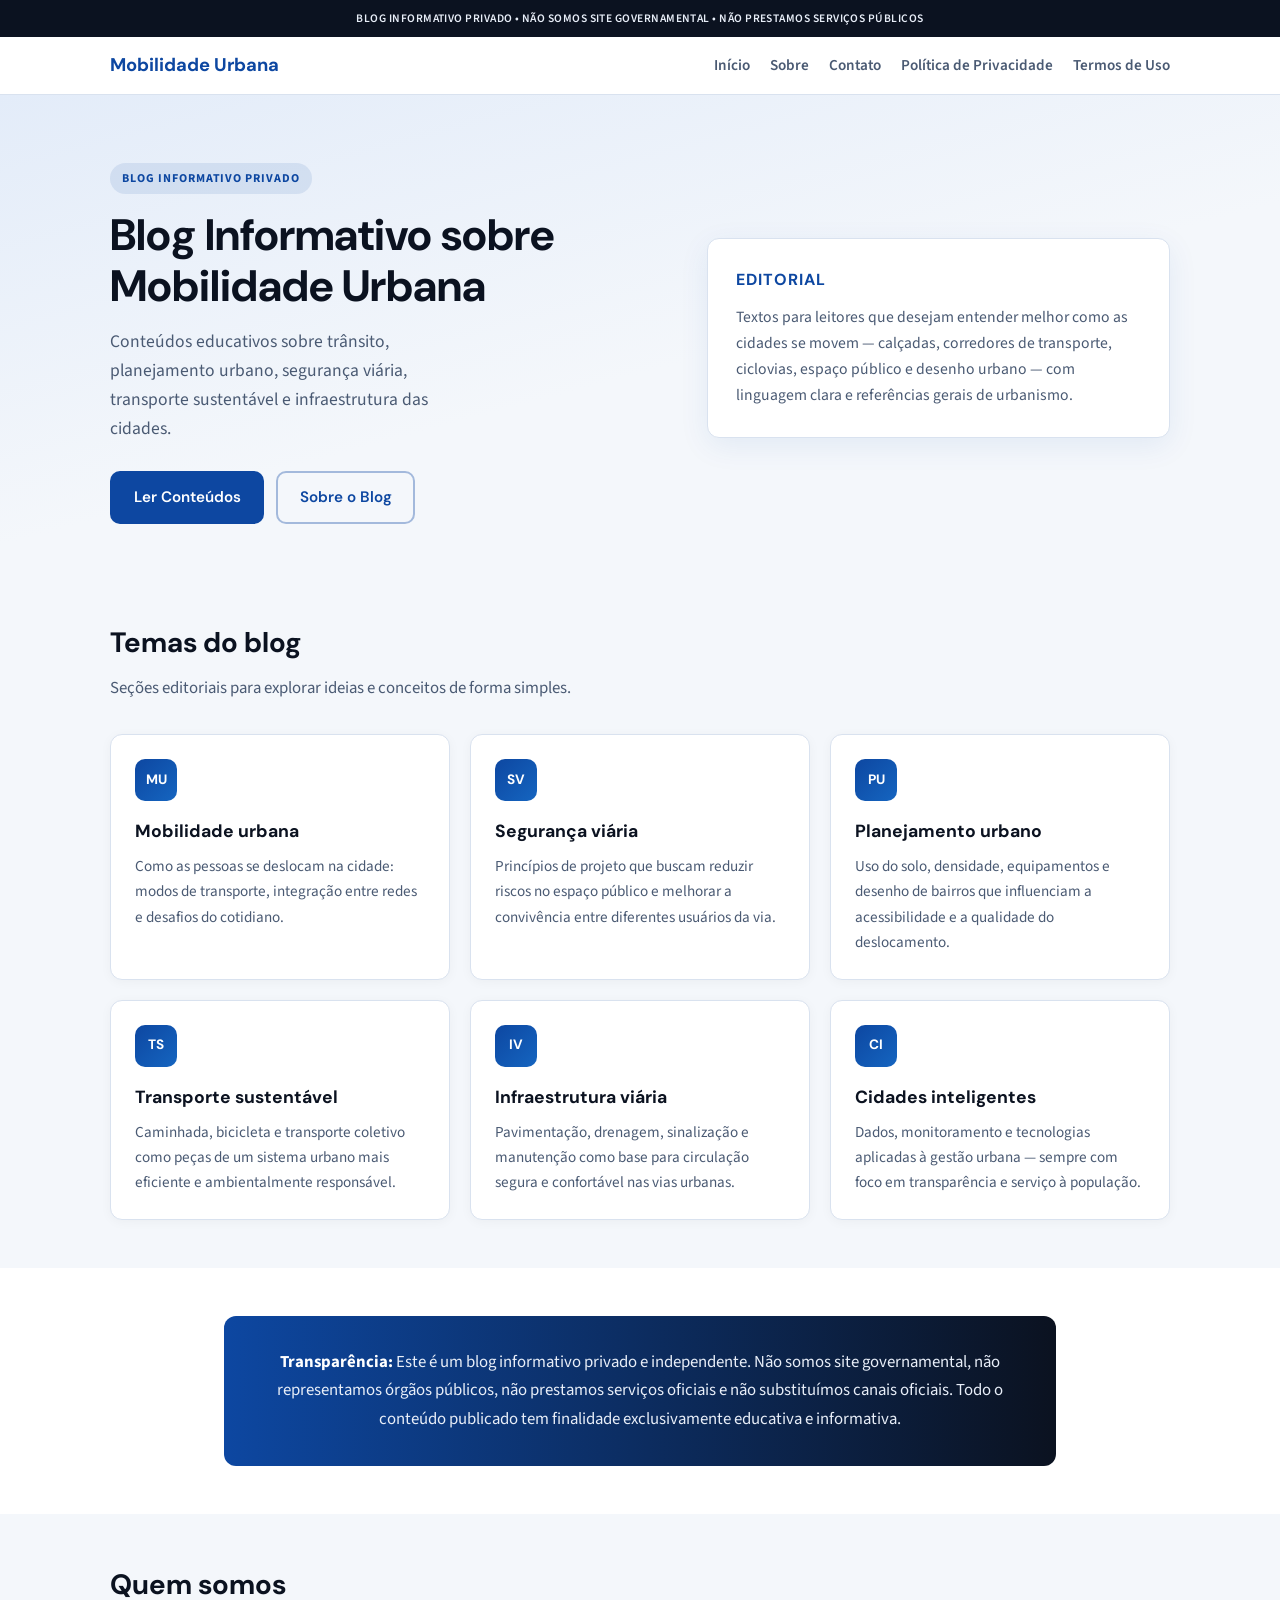
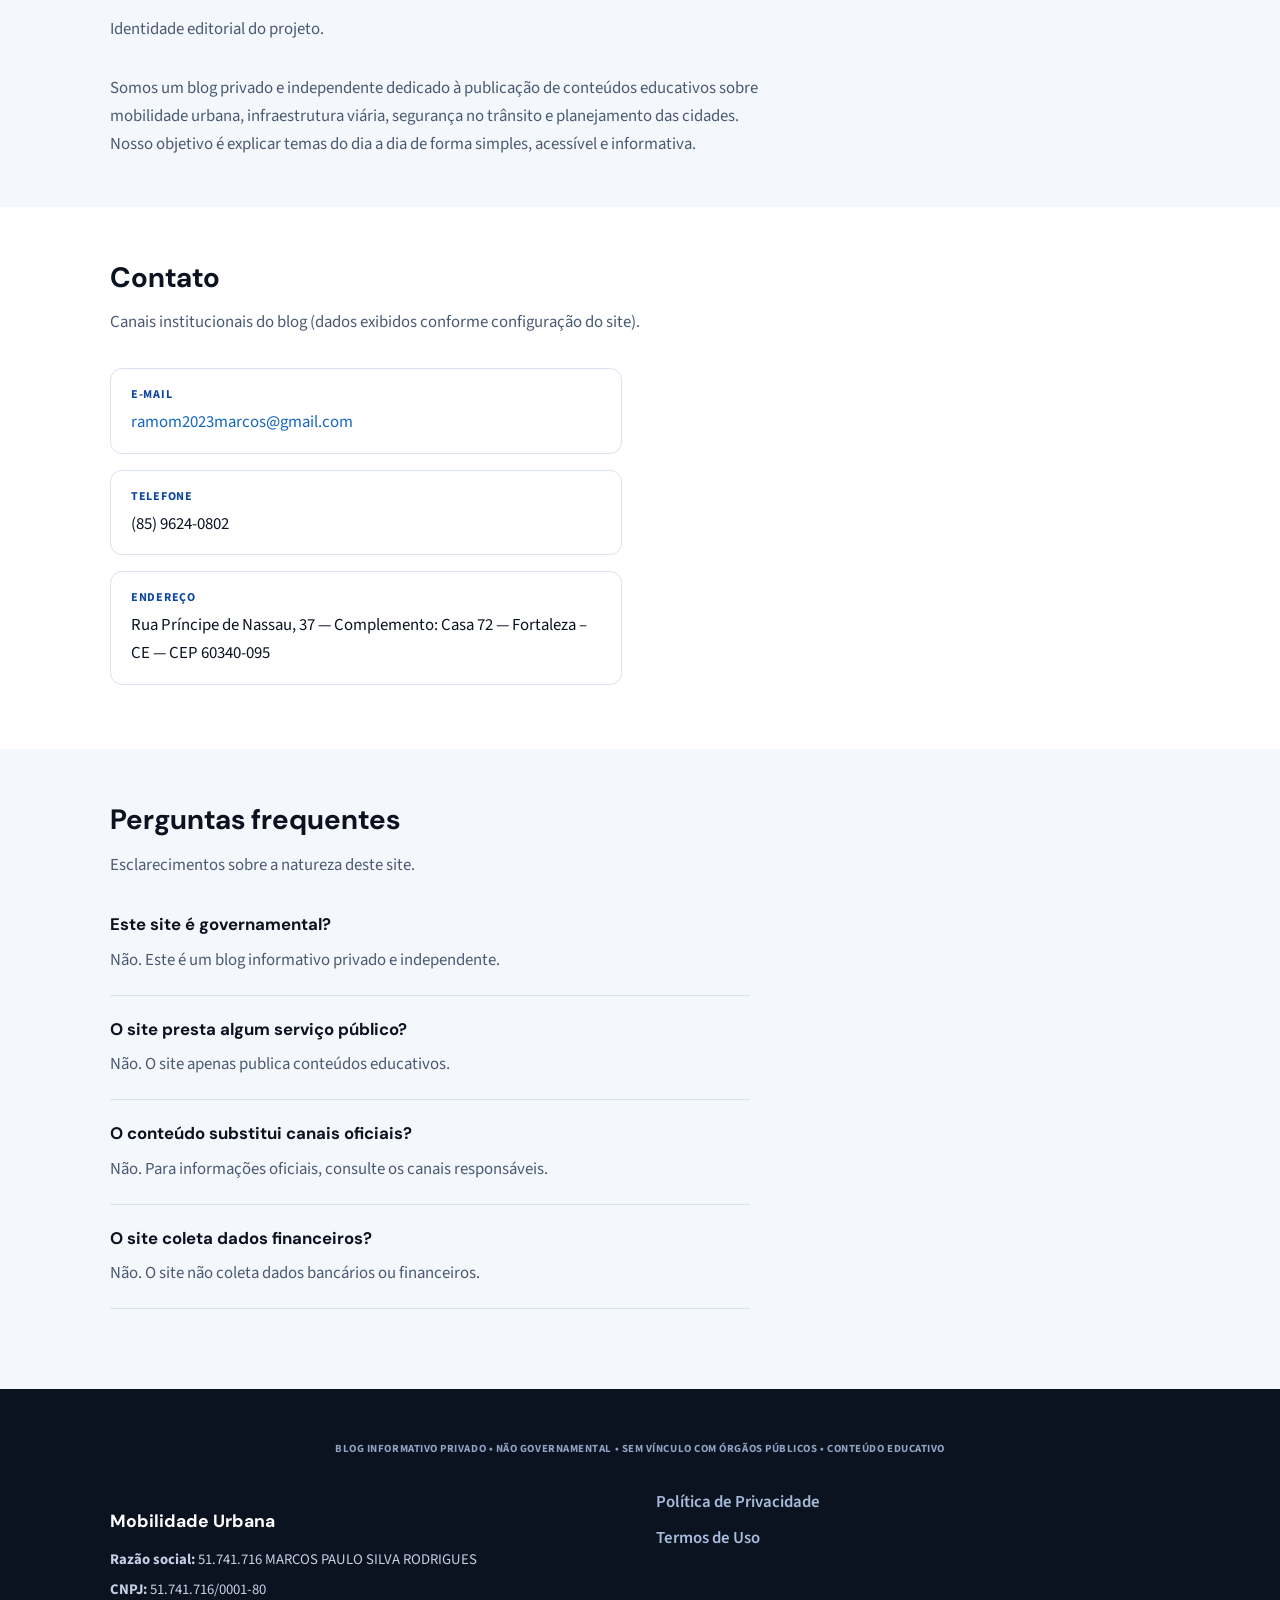
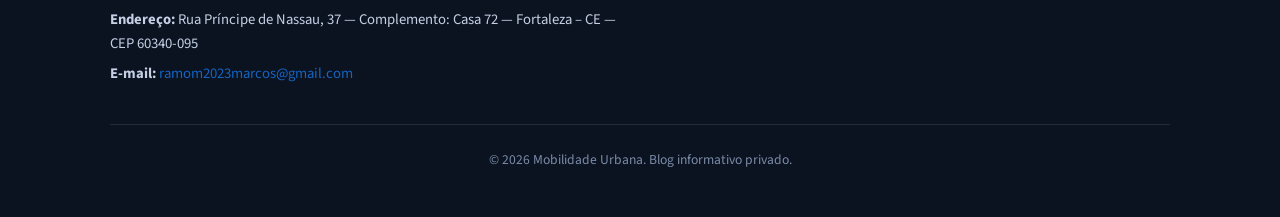
==== index.html @ 3d419e5f "Add files via upload" ====
<!DOCTYPE html>
<html lang="pt-BR">
  <head>
    <meta charset="UTF-8" />
    <meta name="viewport" content="width=device-width, initial-scale=1" />
    <meta
      name="description"
      content="Blog informativo privado sobre mobilidade urbana, planejamento das cidades, segurança viária e infraestrutura. Conteúdo educativo, sem vínculo governamental."
    />
    <title>Blog Informativo — Mobilidade Urbana</title>
    <link rel="preconnect" href="https://fonts.googleapis.com" />
    <link rel="preconnect" href="https://fonts.gstatic.com" crossorigin />
    <link
      href="https://fonts.googleapis.com/css2?family=DM+Sans:ital,opsz,wght@0,9..40,500;0,9..40,700;1,9..40,500&family=Source+Sans+3:ital,wght@0,400;0,600;1,400&display=swap"
      rel="stylesheet"
    />
    <link rel="stylesheet" href="css/styles.css" />
  </head>
  <body>
    <a class="skip-link" href="#conteudo-principal">Ir para o conteúdo</a>

    <div class="top-bar" role="note">
      BLOG INFORMATIVO PRIVADO • NÃO SOMOS SITE GOVERNAMENTAL • NÃO PRESTAMOS SERVIÇOS PÚBLICOS
    </div>

    <header class="site-header">
      <div class="header-inner">
        <a class="logo" href="index.html" aria-label="Página inicial"
          ><span data-site-brand></span></a
        >
        <button
          class="nav-toggle"
          type="button"
          data-nav-toggle
          aria-expanded="false"
          aria-controls="menu-principal"
        >
          Menu
        </button>
        <nav class="nav-main" id="menu-principal" data-nav-panel aria-label="Principal">
          <ul>
            <li><a href="#inicio">Início</a></li>
            <li><a href="#sobre">Sobre</a></li>
            <li><a href="#contato">Contato</a></li>
            <li><a href="privacidade.html">Política de Privacidade</a></li>
            <li><a href="termos.html">Termos de Uso</a></li>
          </ul>
        </nav>
      </div>
    </header>

    <main id="conteudo-principal">
      <section id="inicio" class="hero" aria-labelledby="hero-titulo">
        <div class="wrap hero-grid">
          <div>
            <p class="hero-badge">Blog informativo privado</p>
            <h1 id="hero-titulo">Blog Informativo sobre Mobilidade Urbana</h1>
            <p class="lead">
              Conteúdos educativos sobre trânsito, planejamento urbano, segurança viária, transporte
              sustentável e infraestrutura das cidades.
            </p>
            <div class="hero-actions">
              <a class="btn btn-primary" href="#temas">Ler Conteúdos</a>
              <a class="btn btn-ghost" href="#sobre">Sobre o Blog</a>
            </div>
          </div>
          <aside class="hero-panel" aria-label="Resumo editorial">
            <h2>Editorial</h2>
            <p>
              Textos para leitores que desejam entender melhor como as cidades se movem — calçadas,
              corredores de transporte, ciclovias, espaço público e desenho urbano — com linguagem
              clara e referências gerais de urbanismo.
            </p>
          </aside>
        </div>
      </section>

      <section id="temas" class="section" aria-labelledby="temas-titulo">
        <div class="wrap">
          <header class="section-head">
            <h2 id="temas-titulo">Temas do blog</h2>
            <p>Seções editoriais para explorar ideias e conceitos de forma simples.</p>
          </header>
          <div class="cards">
            <article class="card">
              <div class="card-icon" aria-hidden="true">MU</div>
              <h3>Mobilidade urbana</h3>
              <p>
                Como as pessoas se deslocam na cidade: modos de transporte, integração entre redes e
                desafios do cotidiano.
              </p>
            </article>
            <article class="card">
              <div class="card-icon" aria-hidden="true">SV</div>
              <h3>Segurança viária</h3>
              <p>
                Princípios de projeto que buscam reduzir riscos no espaço público e melhorar a
                convivência entre diferentes usuários da via.
              </p>
            </article>
            <article class="card">
              <div class="card-icon" aria-hidden="true">PU</div>
              <h3>Planejamento urbano</h3>
              <p>
                Uso do solo, densidade, equipamentos e desenho de bairros que influenciam a
                acessibilidade e a qualidade do deslocamento.
              </p>
            </article>
            <article class="card">
              <div class="card-icon" aria-hidden="true">TS</div>
              <h3>Transporte sustentável</h3>
              <p>
                Caminhada, bicicleta e transporte coletivo como peças de um sistema urbano mais
                eficiente e ambientalmente responsável.
              </p>
            </article>
            <article class="card">
              <div class="card-icon" aria-hidden="true">IV</div>
              <h3>Infraestrutura viária</h3>
              <p>
                Pavimentação, drenagem, sinalização e manutenção como base para circulação segura e
                confortável nas vias urbanas.
              </p>
            </article>
            <article class="card">
              <div class="card-icon" aria-hidden="true">CI</div>
              <h3>Cidades inteligentes</h3>
              <p>
                Dados, monitoramento e tecnologias aplicadas à gestão urbana — sempre com foco em
                transparência e serviço à população.
              </p>
            </article>
          </div>
        </div>
      </section>

      <section class="section section-alt" aria-label="Aviso de transparência">
        <div class="wrap">
          <p class="notice">
            <strong>Transparência:</strong> Este é um blog informativo privado e independente. Não
            somos site governamental, não representamos órgãos públicos, não prestamos serviços
            oficiais e não substituímos canais oficiais. Todo o conteúdo publicado tem finalidade
            exclusivamente educativa e informativa.
          </p>
        </div>
      </section>

      <section id="sobre" class="section" aria-labelledby="sobre-titulo">
        <div class="wrap">
          <header class="section-head">
            <h2 id="sobre-titulo">Quem somos</h2>
            <p>Identidade editorial do projeto.</p>
          </header>
          <div class="about-block">
            <p>
              Somos um blog privado e independente dedicado à publicação de conteúdos educativos
              sobre mobilidade urbana, infraestrutura viária, segurança no trânsito e planejamento
              das cidades. Nosso objetivo é explicar temas do dia a dia de forma simples, acessível e
              informativa.
            </p>
          </div>
        </div>
      </section>

      <section id="contato" class="section section-alt" aria-labelledby="contato-titulo">
        <div class="wrap">
          <header class="section-head">
            <h2 id="contato-titulo">Contato</h2>
            <p>Canais institucionais do blog (dados exibidos conforme configuração do site).</p>
          </header>
          <dl class="contact-grid">
            <div class="contact-item">
              <dt>E-mail</dt>
              <dd><a data-site="email"></a></dd>
            </div>
            <div class="contact-item">
              <dt>Telefone</dt>
              <dd data-site="telefone"></dd>
            </div>
            <div class="contact-item">
              <dt>Endereço</dt>
              <dd data-site="endereco"></dd>
            </div>
          </dl>
        </div>
      </section>

      <section class="section" aria-labelledby="faq-titulo">
        <div class="wrap">
          <header class="section-head">
            <h2 id="faq-titulo">Perguntas frequentes</h2>
            <p>Esclarecimentos sobre a natureza deste site.</p>
          </header>
          <ul class="faq-list">
            <li class="faq-item">
              <h3>Este site é governamental?</h3>
              <p>Não. Este é um blog informativo privado e independente.</p>
            </li>
            <li class="faq-item">
              <h3>O site presta algum serviço público?</h3>
              <p>Não. O site apenas publica conteúdos educativos.</p>
            </li>
            <li class="faq-item">
              <h3>O conteúdo substitui canais oficiais?</h3>
              <p>Não. Para informações oficiais, consulte os canais responsáveis.</p>
            </li>
            <li class="faq-item">
              <h3>O site coleta dados financeiros?</h3>
              <p>Não. O site não coleta dados bancários ou financeiros.</p>
            </li>
          </ul>
        </div>
      </section>
    </main>

    <footer class="site-footer">
      <div class="wrap">
        <p class="footer-disclaimer">
          BLOG INFORMATIVO PRIVADO • NÃO GOVERNAMENTAL • SEM VÍNCULO COM ÓRGÃOS PÚBLICOS • CONTEÚDO
          EDUCATIVO
        </p>
        <div class="footer-grid">
          <div>
            <p class="footer-brand" data-site-brand></p>
            <div class="footer-meta">
              <p><strong>Razão social:</strong> <span data-site="razaoSocial"></span></p>
              <p><strong>CNPJ:</strong> <span data-site="cnpj"></span></p>
              <p><strong>Endereço:</strong> <span data-site="endereco"></span></p>
              <p>
                <strong>E-mail:</strong>
                <a data-site="email"></a>
              </p>
            </div>
          </div>
          <div class="footer-links">
            <a href="privacidade.html">Política de Privacidade</a>
            <a href="termos.html">Termos de Uso</a>
          </div>
        </div>
        <p class="footer-copy">© <span id="ano-atual"></span> <span data-site-brand></span>. Blog informativo privado.</p>
      </div>
    </footer>

    <script src="js/site-config.js"></script>
    <script src="js/nav.js"></script>
    <script>
      document.getElementById("ano-atual").textContent = new Date().getFullYear();
    </script>
  </body>
</html>
---- css/styles.css ----
:root {
  --color-bg: #f4f7fb;
  --color-surface: #ffffff;
  --color-ink: #0b1220;
  --color-muted: #4a5a73;
  --color-accent: #0d47a1;
  --color-accent-soft: #1565c0;
  --color-border: #d9e2ef;
  --font-display: "DM Sans", system-ui, sans-serif;
  --font-body: "Source Sans 3", system-ui, sans-serif;
  --radius: 12px;
  --shadow: 0 8px 30px rgba(13, 71, 161, 0.08);
  --max: 1100px;
}

*,
*::before,
*::after {
  box-sizing: border-box;
}

html {
  scroll-behavior: smooth;
}

body {
  margin: 0;
  font-family: var(--font-body);
  font-size: 1.05rem;
  line-height: 1.65;
  color: var(--color-ink);
  background: var(--color-bg);
}

@media (prefers-reduced-motion: reduce) {
  html {
    scroll-behavior: auto;
  }
}

a {
  color: var(--color-accent-soft);
  text-decoration: none;
}

a:hover {
  text-decoration: underline;
}

img {
  max-width: 100%;
  height: auto;
}

.skip-link {
  position: absolute;
  left: -9999px;
  z-index: 999;
  padding: 0.75rem 1rem;
  background: var(--color-accent);
  color: #fff;
}

.skip-link:focus {
  left: 0.5rem;
  top: 0.5rem;
}

.top-bar {
  background: var(--color-ink);
  color: #e8eef8;
  font-size: 0.72rem;
  letter-spacing: 0.04em;
  text-transform: uppercase;
  text-align: center;
  padding: 0.55rem 1rem;
  font-weight: 600;
}

.site-header {
  background: var(--color-surface);
  border-bottom: 1px solid var(--color-border);
  position: sticky;
  top: 0;
  z-index: 50;
}

.header-inner {
  max-width: var(--max);
  margin: 0 auto;
  padding: 0.85rem 1.25rem;
  display: flex;
  flex-wrap: wrap;
  align-items: center;
  justify-content: space-between;
  gap: 1rem;
}

.logo {
  font-family: var(--font-display);
  font-weight: 700;
  font-size: 1.15rem;
  color: var(--color-ink);
}

.logo span {
  color: var(--color-accent);
}

.nav-toggle {
  display: none;
  border: 1px solid var(--color-border);
  background: var(--color-surface);
  padding: 0.5rem 0.75rem;
  border-radius: 8px;
  cursor: pointer;
  font-family: inherit;
  font-size: 0.9rem;
}

.nav-main ul {
  list-style: none;
  margin: 0;
  padding: 0;
  display: flex;
  flex-wrap: wrap;
  gap: 0.35rem 1.25rem;
  align-items: center;
}

.nav-main a {
  color: var(--color-muted);
  font-weight: 600;
  font-size: 0.95rem;
  text-decoration: none;
}

.nav-main a:hover {
  color: var(--color-accent);
}

.wrap {
  max-width: var(--max);
  margin: 0 auto;
  padding: 0 1.25rem;
}

.hero {
  padding: 3.5rem 0 3rem;
  background: linear-gradient(165deg, #e3ecf9 0%, var(--color-bg) 55%);
}

.hero-grid {
  display: grid;
  gap: 2rem;
  align-items: center;
}

@media (min-width: 880px) {
  .hero-grid {
    grid-template-columns: 1.1fr 0.9fr;
  }
}

.hero-badge {
  display: inline-block;
  font-size: 0.75rem;
  font-weight: 700;
  letter-spacing: 0.08em;
  text-transform: uppercase;
  color: var(--color-accent);
  background: rgba(13, 71, 161, 0.1);
  padding: 0.35rem 0.75rem;
  border-radius: 999px;
  margin-bottom: 1rem;
}

.hero h1 {
  font-family: var(--font-display);
  font-size: clamp(2rem, 4vw, 2.75rem);
  line-height: 1.15;
  margin: 0 0 1rem;
  color: var(--color-ink);
}

.hero p.lead {
  margin: 0 0 1.75rem;
  color: var(--color-muted);
  font-size: 1.1rem;
  max-width: 36ch;
}

.hero-actions {
  display: flex;
  flex-wrap: wrap;
  gap: 0.75rem;
}

.btn {
  display: inline-flex;
  align-items: center;
  justify-content: center;
  padding: 0.75rem 1.35rem;
  border-radius: 10px;
  font-family: var(--font-display);
  font-weight: 600;
  font-size: 0.95rem;
  border: 2px solid transparent;
  cursor: pointer;
  text-decoration: none;
  transition: background 0.2s ease, color 0.2s ease, border-color 0.2s ease;
}

.btn-primary {
  background: var(--color-accent);
  color: #fff;
}

.btn-primary:hover {
  background: var(--color-accent-soft);
  color: #fff;
  text-decoration: none;
}

.btn-ghost {
  background: transparent;
  color: var(--color-accent);
  border-color: rgba(13, 71, 161, 0.35);
}

.btn-ghost:hover {
  background: rgba(13, 71, 161, 0.06);
  text-decoration: none;
}

.hero-panel {
  background: var(--color-surface);
  border: 1px solid var(--color-border);
  border-radius: var(--radius);
  box-shadow: var(--shadow);
  padding: 1.75rem;
}

.hero-panel h2 {
  font-family: var(--font-display);
  font-size: 1rem;
  margin: 0 0 0.75rem;
  color: var(--color-accent);
  text-transform: uppercase;
  letter-spacing: 0.06em;
}

.hero-panel p {
  margin: 0;
  color: var(--color-muted);
  font-size: 0.98rem;
}

.section {
  padding: 3rem 0;
}

.section-alt {
  background: var(--color-surface);
}

.section-head {
  max-width: 40rem;
  margin-bottom: 2rem;
}

.section-head h2 {
  font-family: var(--font-display);
  font-size: 1.75rem;
  margin: 0 0 0.5rem;
}

.section-head p {
  margin: 0;
  color: var(--color-muted);
}

.cards {
  display: grid;
  gap: 1.25rem;
  grid-template-columns: repeat(auto-fill, minmax(260px, 1fr));
}

.card {
  background: var(--color-surface);
  border: 1px solid var(--color-border);
  border-radius: var(--radius);
  padding: 1.5rem;
  box-shadow: 0 2px 12px rgba(11, 18, 32, 0.04);
  transition: border-color 0.2s ease, box-shadow 0.2s ease;
}

.card:hover {
  border-color: rgba(13, 71, 161, 0.35);
  box-shadow: var(--shadow);
}

.card-icon {
  width: 42px;
  height: 42px;
  border-radius: 10px;
  background: linear-gradient(135deg, #0d47a1, #1565c0);
  color: #fff;
  display: flex;
  align-items: center;
  justify-content: center;
  font-weight: 700;
  font-family: var(--font-display);
  font-size: 0.85rem;
  margin-bottom: 1rem;
}

.card h3 {
  font-family: var(--font-display);
  font-size: 1.1rem;
  margin: 0 0 0.5rem;
}

.card p {
  margin: 0;
  color: var(--color-muted);
  font-size: 0.95rem;
}

.notice {
  background: linear-gradient(90deg, #0d47a1, #0b1220);
  color: #e8eef8;
  padding: 2rem 1.5rem;
  border-radius: var(--radius);
  text-align: center;
  font-size: 1.05rem;
  line-height: 1.7;
  max-width: 52rem;
  margin: 0 auto;
}

.notice strong {
  color: #fff;
}

.about-block {
  max-width: 42rem;
}

.about-block p {
  color: var(--color-muted);
  margin: 0 0 1rem;
}

.about-block p:last-child {
  margin-bottom: 0;
}

.faq-list {
  max-width: 40rem;
  margin: 0;
  padding: 0;
  list-style: none;
}

.faq-item {
  border-bottom: 1px solid var(--color-border);
  padding: 1.25rem 0;
}

.faq-item:first-child {
  padding-top: 0;
}

.faq-item h3 {
  font-family: var(--font-display);
  font-size: 1.05rem;
  margin: 0 0 0.5rem;
  color: var(--color-ink);
}

.faq-item p {
  margin: 0;
  color: var(--color-muted);
}

.contact-grid {
  display: grid;
  gap: 1rem;
  max-width: 32rem;
}

.contact-item {
  background: var(--color-surface);
  border: 1px solid var(--color-border);
  border-radius: var(--radius);
  padding: 1rem 1.25rem;
}

.contact-item dt {
  font-size: 0.75rem;
  text-transform: uppercase;
  letter-spacing: 0.06em;
  color: var(--color-accent);
  font-weight: 700;
  margin: 0 0 0.25rem;
}

.contact-item dd {
  margin: 0;
  color: var(--color-ink);
}

.site-footer {
  background: var(--color-ink);
  color: #c5d0e5;
  padding: 2.5rem 0 2rem;
  margin-top: 2rem;
}

.footer-disclaimer {
  text-align: center;
  font-size: 0.68rem;
  font-weight: 700;
  letter-spacing: 0.05em;
  text-transform: uppercase;
  color: #8fa4c4;
  margin-bottom: 2rem;
  line-height: 1.6;
}

.footer-grid {
  display: grid;
  gap: 2rem;
}

@media (min-width: 720px) {
  .footer-grid {
    grid-template-columns: 1fr 1fr;
    align-items: start;
  }
}

.footer-brand {
  font-family: var(--font-display);
  font-weight: 700;
  color: #fff;
  font-size: 1.1rem;
  margin-bottom: 0.75rem;
}

.footer-meta p {
  margin: 0.35rem 0;
  font-size: 0.92rem;
}

.footer-links {
  display: flex;
  flex-direction: column;
  gap: 0.5rem;
}

.footer-links a {
  color: #a8bddc;
  font-weight: 600;
}

.footer-links a:hover {
  color: #fff;
}

.footer-copy {
  margin-top: 2rem;
  padding-top: 1.5rem;
  border-top: 1px solid rgba(255, 255, 255, 0.1);
  font-size: 0.85rem;
  text-align: center;
  color: #7a8ca8;
}

.page-hero {
  padding: 2.5rem 0 1rem;
}

.page-hero h1 {
  font-family: var(--font-display);
  font-size: clamp(1.75rem, 3vw, 2.25rem);
  margin: 0 0 0.5rem;
}

.page-hero p {
  margin: 0;
  color: var(--color-muted);
}

.legal {
  padding-bottom: 3rem;
}

.legal article {
  background: var(--color-surface);
  border: 1px solid var(--color-border);
  border-radius: var(--radius);
  padding: 2rem;
  max-width: 48rem;
}

.legal h2 {
  font-family: var(--font-display);
  font-size: 1.2rem;
  margin: 2rem 0 0.75rem;
  color: var(--color-accent);
}

.legal h2:first-child {
  margin-top: 0;
}

.legal p,
.legal li {
  color: var(--color-muted);
  margin: 0 0 0.75rem;
}

.legal ul {
  margin: 0 0 1rem 1.1rem;
  padding: 0;
}

@media (max-width: 768px) {
  .nav-toggle {
    display: inline-flex;
  }

  .nav-main {
    width: 100%;
    display: none;
  }

  .nav-main.is-open {
    display: block;
  }

  .nav-main ul {
    flex-direction: column;
    align-items: flex-start;
    padding: 0.5rem 0 0.5rem;
    gap: 0.75rem;
  }
}
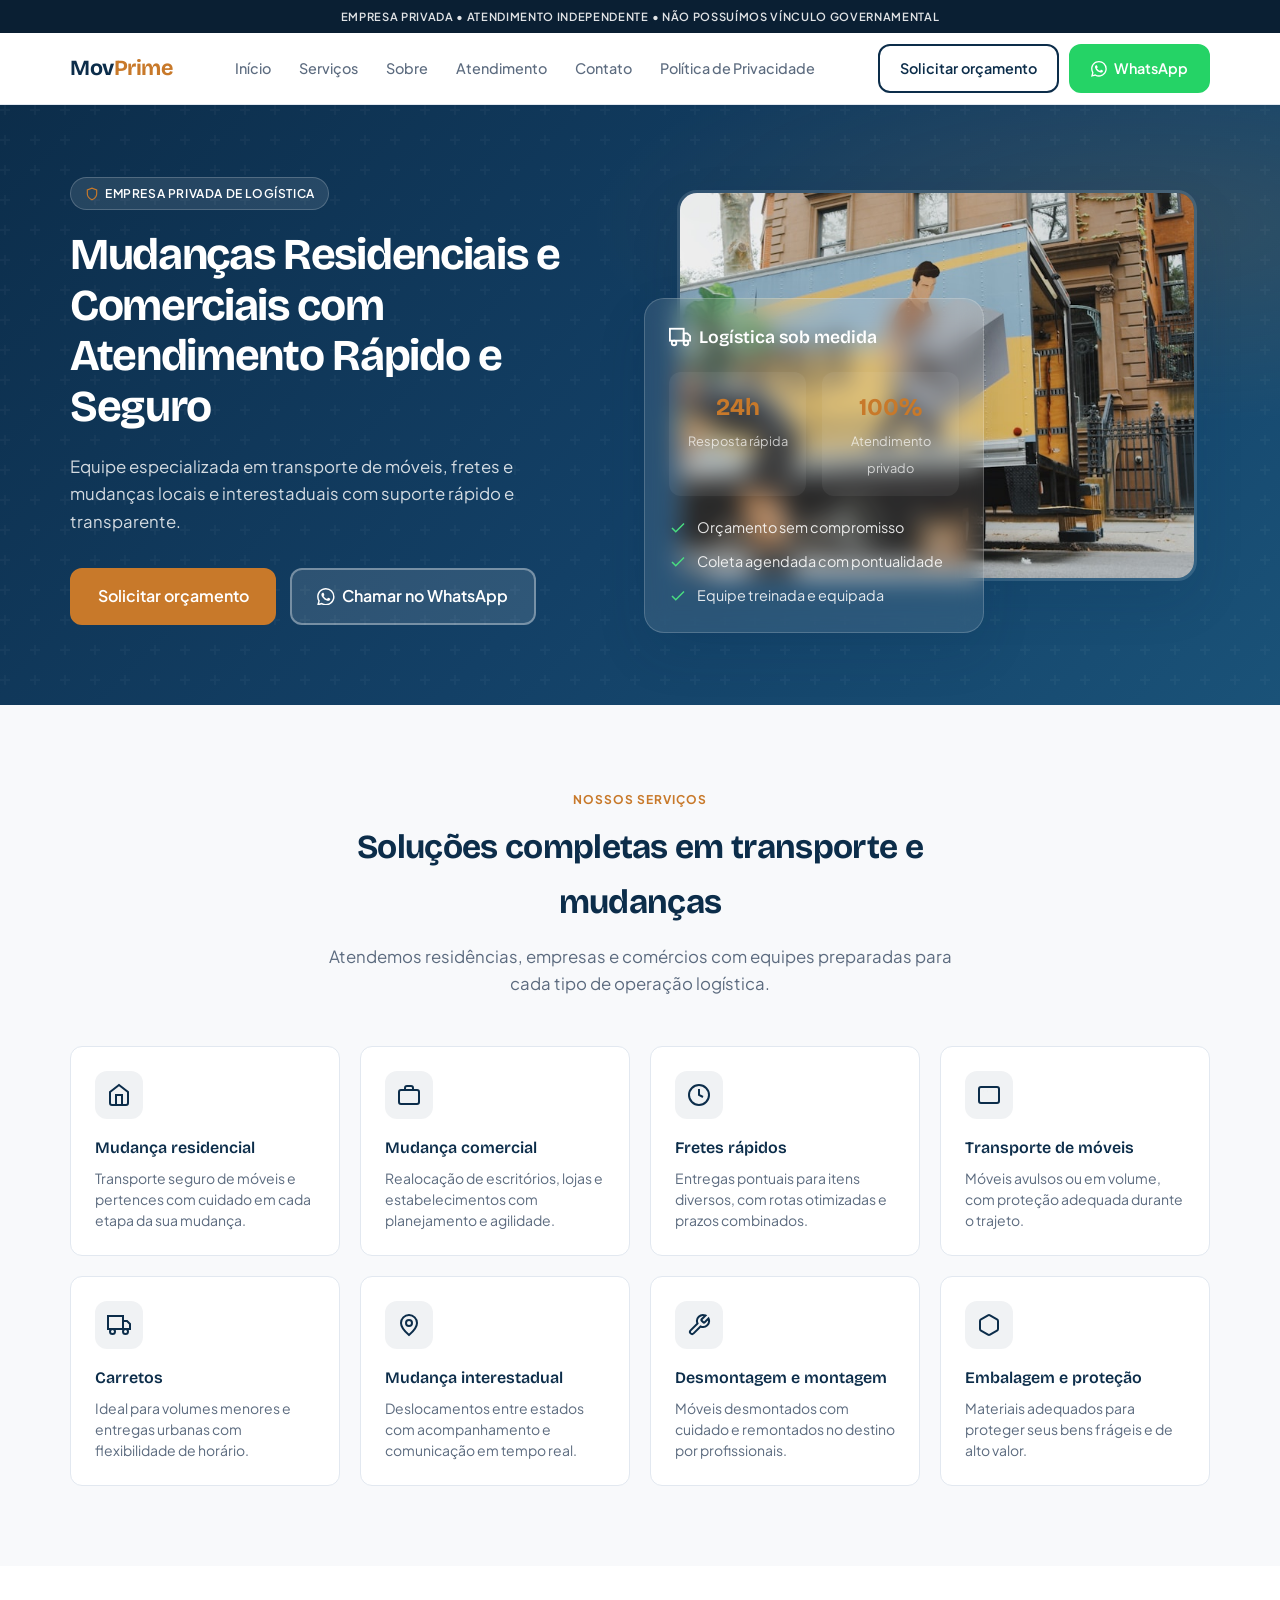
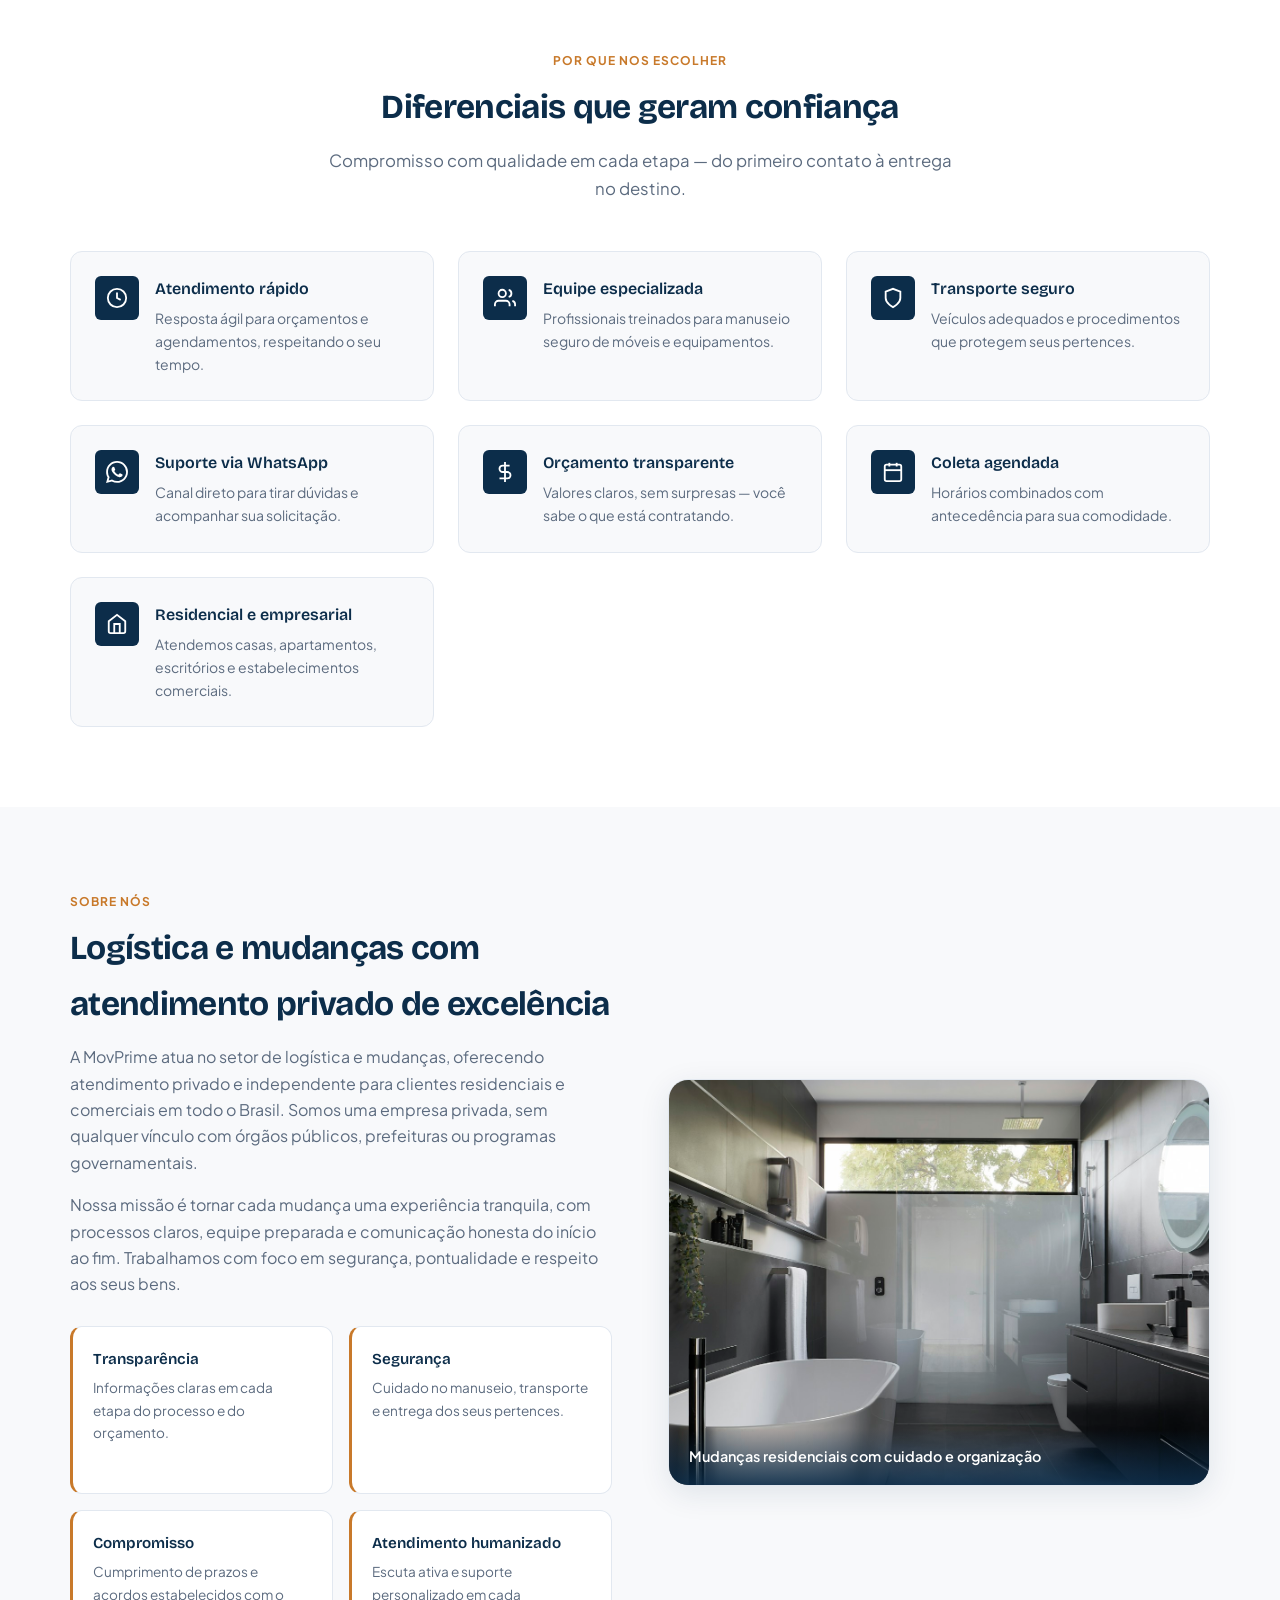
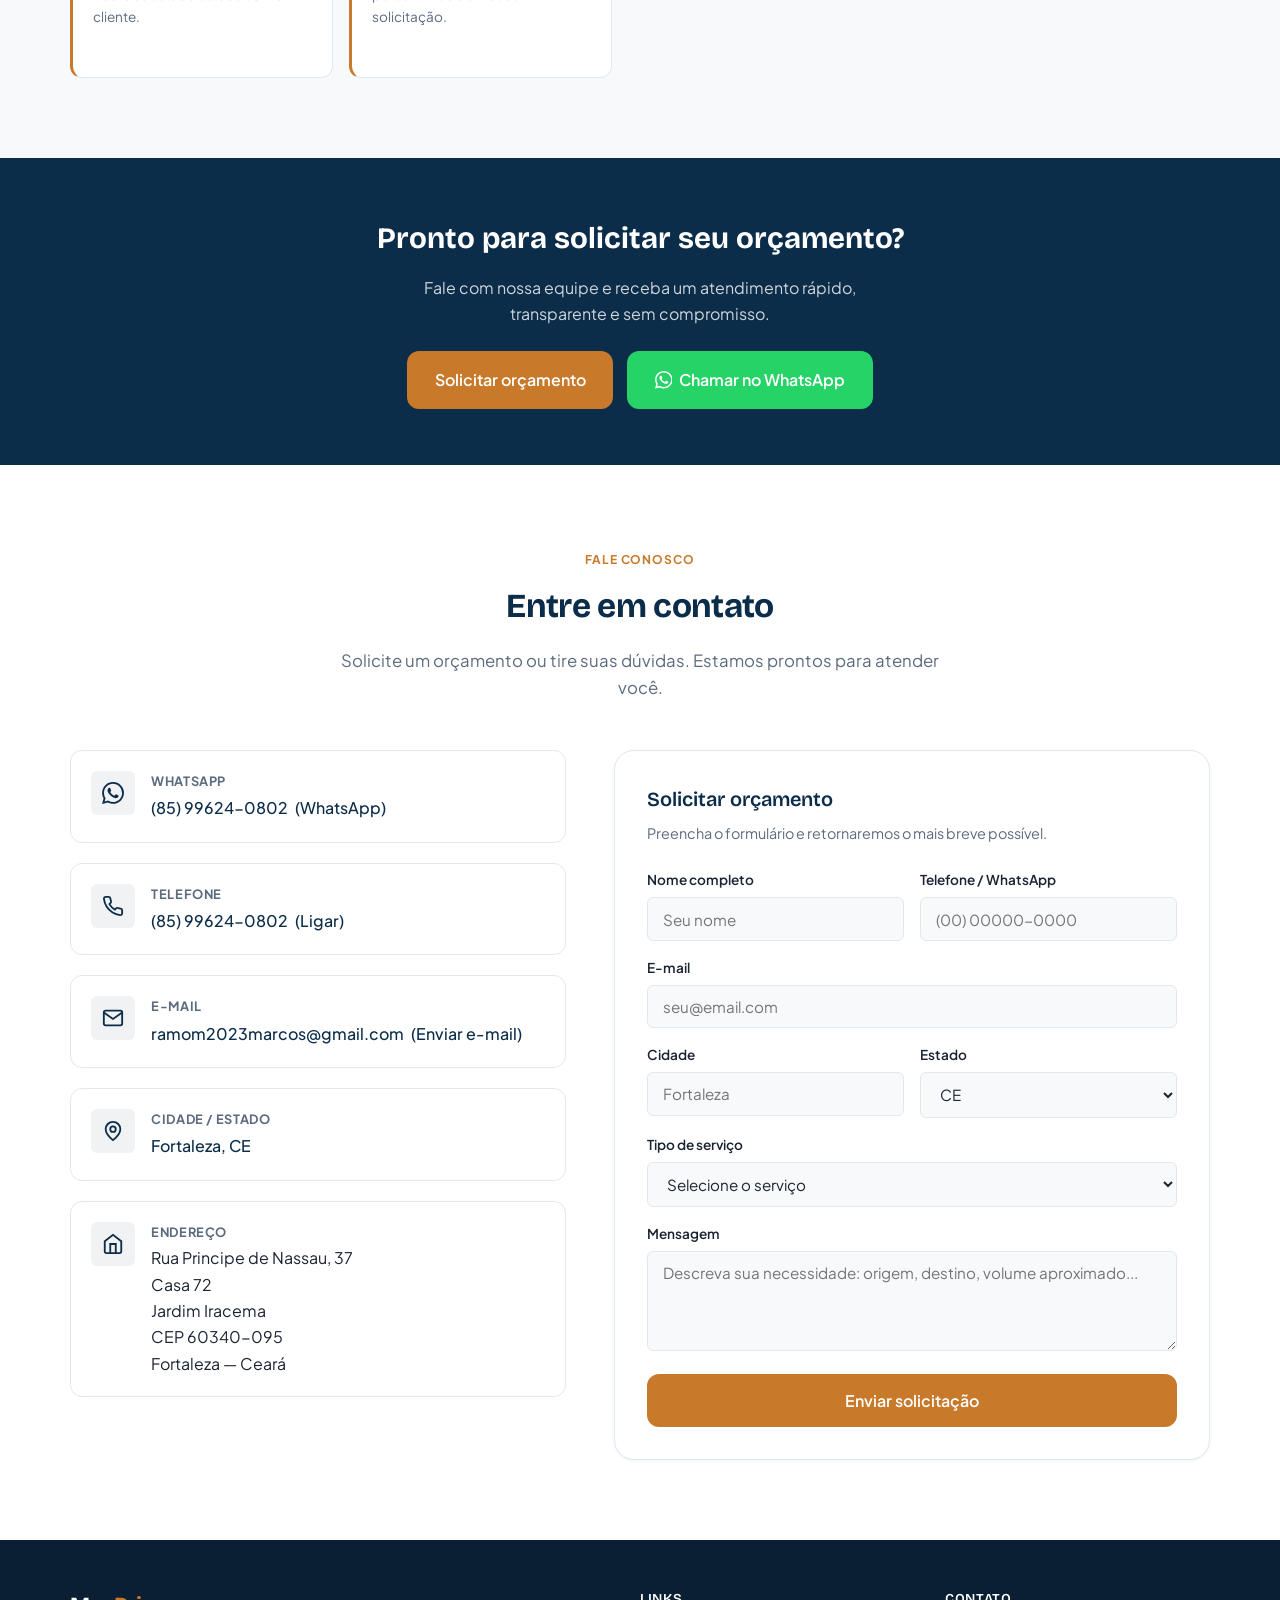
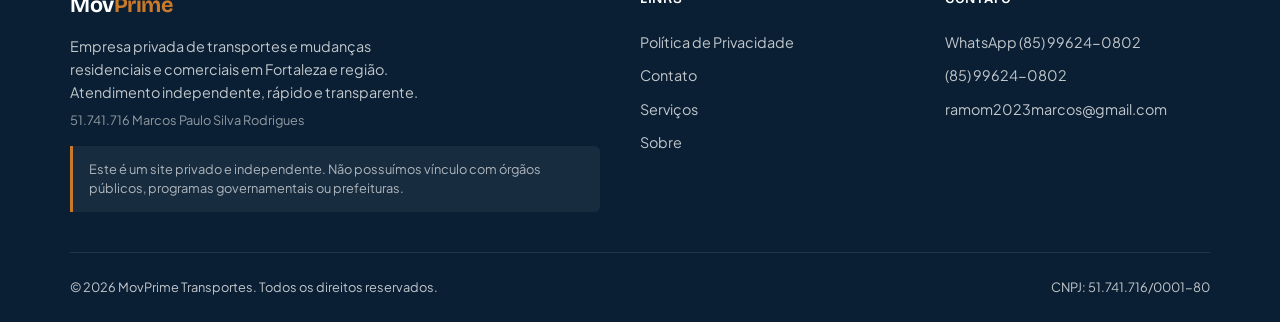
==== commit c8712b08: "Add files via upload" ====
--- a/index.html
+++ b/index.html
@@ -1,250 +1,494 @@
 <!DOCTYPE html>
 <html lang="pt-BR">
-  <head>
-    <meta charset="UTF-8" />
-    <meta name="viewport" content="width=device-width, initial-scale=1" />
-    <meta
-      name="description"
-      content="Blog informativo privado sobre mobilidade urbana, planejamento das cidades, segurança viária e infraestrutura. Conteúdo educativo, sem vínculo governamental."
-    />
-    <title>Blog Informativo — Mobilidade Urbana</title>
-    <link rel="preconnect" href="https://fonts.googleapis.com" />
-    <link rel="preconnect" href="https://fonts.gstatic.com" crossorigin />
-    <link
-      href="https://fonts.googleapis.com/css2?family=DM+Sans:ital,opsz,wght@0,9..40,500;0,9..40,700;1,9..40,500&family=Source+Sans+3:ital,wght@0,400;0,600;1,400&display=swap"
-      rel="stylesheet"
-    />
-    <link rel="stylesheet" href="css/styles.css" />
-  </head>
-  <body>
-    <a class="skip-link" href="#conteudo-principal">Ir para o conteúdo</a>
-
-    <div class="top-bar" role="note">
-      BLOG INFORMATIVO PRIVADO • NÃO SOMOS SITE GOVERNAMENTAL • NÃO PRESTAMOS SERVIÇOS PÚBLICOS
+<head>
+  <meta charset="UTF-8">
+  <meta name="viewport" content="width=device-width, initial-scale=1.0">
+  <meta name="description" content="Mudanças residenciais e comerciais com atendimento rápido e seguro. Fretes, carretos e transporte de móveis locais e interestaduais. Empresa privada de logística no Brasil.">
+  <meta name="robots" content="index, follow">
+  <meta name="theme-color" content="#0c2d4a">
+  <title>MovPrime | Mudanças Residenciais e Comerciais</title>
+  <link rel="preconnect" href="https://fonts.googleapis.com">
+  <link rel="preconnect" href="https://fonts.gstatic.com" crossorigin>
+  <link href="https://fonts.googleapis.com/css2?family=Bricolage+Grotesque:wght@600;700&family=Plus+Jakarta+Sans:wght@400;500;600;700&display=swap" rel="stylesheet">
+  <link rel="stylesheet" href="assets/css/style.css">
+</head>
+<body>
+
+  <!-- Aviso no topo -->
+  <div class="topbar" role="note" aria-label="Aviso institucional">
+    Empresa privada • Atendimento independente • Não possuímos vínculo governamental
+  </div>
+
+  <!-- Header -->
+  <header class="header" role="banner">
+    <div class="container header__inner">
+      <a href="#inicio" class="logo" aria-label="MovPrime — Página inicial">Mov<span>Prime</span></a>
+
+      <nav class="nav" id="main-nav" aria-label="Menu principal">
+        <a href="#inicio" class="nav__link">Início</a>
+        <a href="#servicos" class="nav__link">Serviços</a>
+        <a href="#sobre" class="nav__link">Sobre</a>
+        <a href="#atendimento" class="nav__link">Atendimento</a>
+        <a href="#contato" class="nav__link">Contato</a>
+        <a href="politica-privacidade.html" class="nav__link">Política de Privacidade</a>
+      </nav>
+
+      <div class="header__actions">
+        <a href="#contato" class="btn btn--outline">Solicitar orçamento</a>
+        <a href="#contato" class="btn btn--whatsapp" id="btn-whatsapp-header" aria-label="Chamar no WhatsApp">
+          <svg xmlns="http://www.w3.org/2000/svg" viewBox="0 0 24 24" fill="currentColor" aria-hidden="true"><path d="M17.472 14.382c-.297-.149-1.758-.867-2.03-.967-.273-.099-.471-.148-.67.15-.197.297-.767.966-.94 1.164-.173.199-.347.223-.644.075-.297-.15-1.255-.463-2.39-1.475-.883-.788-1.48-1.761-1.653-2.059-.173-.297-.018-.458.13-.606.134-.133.298-.347.446-.52.149-.174.198-.298.298-.497.099-.198.05-.371-.025-.52-.075-.149-.669-1.612-.916-2.207-.242-.579-.487-.5-.669-.51-.173-.008-.371-.01-.57-.01-.198 0-.52.074-.792.372-.272.297-1.04 1.016-1.04 2.479 0 1.462 1.065 2.875 1.213 3.074.149.198 2.096 3.2 5.077 4.487.709.306 1.262.489 1.694.625.712.227 1.36.195 1.871.118.571-.085 1.758-.719 2.006-1.413.248-.694.248-1.289.173-1.413-.074-.124-.272-.198-.57-.347m-5.421 7.403h-.004a9.87 9.87 0 01-5.031-1.378l-.361-.214-3.741.982.998-3.648-.235-.374a9.86 9.86 0 01-1.51-5.26c.001-5.45 4.436-9.884 9.888-9.884 2.64 0 5.122 1.03 6.988 2.898a9.825 9.825 0 012.893 6.994c-.003 5.45-4.435 9.884-9.885 9.884m8.413-18.297A11.815 11.815 0 0012.05 0C5.495 0 .16 5.335.157 11.892c0 2.096.547 4.142 1.588 5.945L.057 24l6.305-1.654a11.882 11.882 0 005.683 1.448h.005c6.554 0 11.89-5.335 11.893-11.893a11.821 11.821 0 00-3.48-8.413z"/></svg>
+          WhatsApp
+        </a>
+        <button class="menu-toggle" type="button" aria-expanded="false" aria-controls="main-nav" aria-label="Abrir menu">
+          <span></span><span></span><span></span>
+        </button>
+      </div>
     </div>
-
-    <header class="site-header">
-      <div class="header-inner">
-        <a class="logo" href="index.html" aria-label="Página inicial"
-          ><span data-site-brand></span></a
-        >
-        <button
-          class="nav-toggle"
-          type="button"
-          data-nav-toggle
-          aria-expanded="false"
-          aria-controls="menu-principal"
-        >
-          Menu
-        </button>
-        <nav class="nav-main" id="menu-principal" data-nav-panel aria-label="Principal">
-          <ul>
-            <li><a href="#inicio">Início</a></li>
-            <li><a href="#sobre">Sobre</a></li>
-            <li><a href="#contato">Contato</a></li>
-            <li><a href="privacidade.html">Política de Privacidade</a></li>
-            <li><a href="termos.html">Termos de Uso</a></li>
-          </ul>
-        </nav>
-      </div>
-    </header>
-
-    <main id="conteudo-principal">
-      <section id="inicio" class="hero" aria-labelledby="hero-titulo">
-        <div class="wrap hero-grid">
-          <div>
-            <p class="hero-badge">Blog informativo privado</p>
-            <h1 id="hero-titulo">Blog Informativo sobre Mobilidade Urbana</h1>
-            <p class="lead">
-              Conteúdos educativos sobre trânsito, planejamento urbano, segurança viária, transporte
-              sustentável e infraestrutura das cidades.
+  </header>
+
+  <main>
+    <!-- Hero -->
+    <section class="hero" id="inicio" aria-labelledby="hero-title">
+      <div class="container hero__grid">
+        <div class="hero__content">
+          <div class="hero__badge">
+            <svg xmlns="http://www.w3.org/2000/svg" viewBox="0 0 24 24" fill="none" stroke="currentColor" stroke-width="2" aria-hidden="true"><path d="M12 22s8-4 8-10V5l-8-3-8 3v7c0 6 8 10 8 10z"/></svg>
+            Empresa privada de logística
+          </div>
+          <h1 id="hero-title">Mudanças Residenciais e Comerciais com Atendimento Rápido e Seguro</h1>
+          <p class="hero__subtitle">Equipe especializada em transporte de móveis, fretes e mudanças locais e interestaduais com suporte rápido e transparente.</p>
+          <div class="hero__cta">
+            <a href="#contato" class="btn btn--primary btn--lg">Solicitar orçamento</a>
+            <a href="#contato" class="btn btn--ghost btn--lg" id="btn-whatsapp-hero">
+              <svg xmlns="http://www.w3.org/2000/svg" viewBox="0 0 24 24" fill="currentColor" width="20" height="20" aria-hidden="true"><path d="M17.472 14.382c-.297-.149-1.758-.867-2.03-.967-.273-.099-.471-.148-.67.15-.197.297-.767.966-.94 1.164-.173.199-.347.223-.644.075-.297-.15-1.255-.463-2.39-1.475-.883-.788-1.48-1.761-1.653-2.059-.173-.297-.018-.458.13-.606.134-.133.298-.347.446-.52.149-.174.198-.298.298-.497.099-.198.05-.371-.025-.52-.075-.149-.669-1.612-.916-2.207-.242-.579-.487-.5-.669-.51-.173-.008-.371-.01-.57-.01-.198 0-.52.074-.792.372-.272.297-1.04 1.016-1.04 2.479 0 1.462 1.065 2.875 1.213 3.074.149.198 2.096 3.2 5.077 4.487.709.306 1.262.489 1.694.625.712.227 1.36.195 1.871.118.571-.085 1.758-.719 2.006-1.413.248-.694.248-1.289.173-1.413-.074-.124-.272-.198-.57-.347m-5.421 7.403h-.004a9.87 9.87 0 01-5.031-1.378l-.361-.214-3.741.982.998-3.648-.235-.374a9.86 9.86 0 01-1.51-5.26c.001-5.45 4.436-9.884 9.888-9.884 2.64 0 5.122 1.03 6.988 2.898a9.825 9.825 0 012.893 6.994c-.003 5.45-4.435 9.884-9.885 9.884m8.413-18.297A11.815 11.815 0 0012.05 0C5.495 0 .16 5.335.157 11.892c0 2.096.547 4.142 1.588 5.945L.057 24l6.305-1.654a11.882 11.882 0 005.683 1.448h.005c6.554 0 11.89-5.335 11.893-11.893a11.821 11.821 0 00-3.48-8.413z"/></svg>
+              Chamar no WhatsApp
+            </a>
+          </div>
+        </div>
+
+        <div class="hero__visual">
+          <figure class="hero__photo">
+            <img
+              src="assets/images/mudanca-caminhao.jpg"
+              alt="Caminhão de mudança carregado com móveis e caixas para transporte seguro"
+              width="600"
+              height="450"
+              loading="eager"
+              fetchpriority="high"
+            >
+          </figure>
+          <div class="hero__card">
+            <p class="hero__card-title">
+              <svg xmlns="http://www.w3.org/2000/svg" width="22" height="22" viewBox="0 0 24 24" fill="none" stroke="currentColor" stroke-width="2"><rect x="1" y="3" width="15" height="13"/><polygon points="16 8 20 8 23 11 23 16 16 16 16 8"/><circle cx="5.5" cy="18.5" r="2.5"/><circle cx="18.5" cy="18.5" r="2.5"/></svg>
+              Logística sob medida
             </p>
-            <div class="hero-actions">
-              <a class="btn btn-primary" href="#temas">Ler Conteúdos</a>
-              <a class="btn btn-ghost" href="#sobre">Sobre o Blog</a>
-            </div>
-          </div>
-          <aside class="hero-panel" aria-label="Resumo editorial">
-            <h2>Editorial</h2>
-            <p>
-              Textos para leitores que desejam entender melhor como as cidades se movem — calçadas,
-              corredores de transporte, ciclovias, espaço público e desenho urbano — com linguagem
-              clara e referências gerais de urbanismo.
-            </p>
-          </aside>
-        </div>
-      </section>
-
-      <section id="temas" class="section" aria-labelledby="temas-titulo">
-        <div class="wrap">
-          <header class="section-head">
-            <h2 id="temas-titulo">Temas do blog</h2>
-            <p>Seções editoriais para explorar ideias e conceitos de forma simples.</p>
-          </header>
-          <div class="cards">
-            <article class="card">
-              <div class="card-icon" aria-hidden="true">MU</div>
-              <h3>Mobilidade urbana</h3>
-              <p>
-                Como as pessoas se deslocam na cidade: modos de transporte, integração entre redes e
-                desafios do cotidiano.
-              </p>
-            </article>
-            <article class="card">
-              <div class="card-icon" aria-hidden="true">SV</div>
-              <h3>Segurança viária</h3>
-              <p>
-                Princípios de projeto que buscam reduzir riscos no espaço público e melhorar a
-                convivência entre diferentes usuários da via.
-              </p>
-            </article>
-            <article class="card">
-              <div class="card-icon" aria-hidden="true">PU</div>
-              <h3>Planejamento urbano</h3>
-              <p>
-                Uso do solo, densidade, equipamentos e desenho de bairros que influenciam a
-                acessibilidade e a qualidade do deslocamento.
-              </p>
-            </article>
-            <article class="card">
-              <div class="card-icon" aria-hidden="true">TS</div>
-              <h3>Transporte sustentável</h3>
-              <p>
-                Caminhada, bicicleta e transporte coletivo como peças de um sistema urbano mais
-                eficiente e ambientalmente responsável.
-              </p>
-            </article>
-            <article class="card">
-              <div class="card-icon" aria-hidden="true">IV</div>
-              <h3>Infraestrutura viária</h3>
-              <p>
-                Pavimentação, drenagem, sinalização e manutenção como base para circulação segura e
-                confortável nas vias urbanas.
-              </p>
-            </article>
-            <article class="card">
-              <div class="card-icon" aria-hidden="true">CI</div>
-              <h3>Cidades inteligentes</h3>
-              <p>
-                Dados, monitoramento e tecnologias aplicadas à gestão urbana — sempre com foco em
-                transparência e serviço à população.
-              </p>
-            </article>
-          </div>
-        </div>
-      </section>
-
-      <section class="section section-alt" aria-label="Aviso de transparência">
-        <div class="wrap">
-          <p class="notice">
-            <strong>Transparência:</strong> Este é um blog informativo privado e independente. Não
-            somos site governamental, não representamos órgãos públicos, não prestamos serviços
-            oficiais e não substituímos canais oficiais. Todo o conteúdo publicado tem finalidade
-            exclusivamente educativa e informativa.
-          </p>
-        </div>
-      </section>
-
-      <section id="sobre" class="section" aria-labelledby="sobre-titulo">
-        <div class="wrap">
-          <header class="section-head">
-            <h2 id="sobre-titulo">Quem somos</h2>
-            <p>Identidade editorial do projeto.</p>
-          </header>
-          <div class="about-block">
-            <p>
-              Somos um blog privado e independente dedicado à publicação de conteúdos educativos
-              sobre mobilidade urbana, infraestrutura viária, segurança no trânsito e planejamento
-              das cidades. Nosso objetivo é explicar temas do dia a dia de forma simples, acessível e
-              informativa.
-            </p>
-          </div>
-        </div>
-      </section>
-
-      <section id="contato" class="section section-alt" aria-labelledby="contato-titulo">
-        <div class="wrap">
-          <header class="section-head">
-            <h2 id="contato-titulo">Contato</h2>
-            <p>Canais institucionais do blog (dados exibidos conforme configuração do site).</p>
-          </header>
-          <dl class="contact-grid">
+            <div class="hero__stats">
+              <div class="hero__stat"><strong>24h</strong><span>Resposta rápida</span></div>
+              <div class="hero__stat"><strong>100%</strong><span>Atendimento privado</span></div>
+            </div>
+            <ul class="hero__features">
+              <li class="hero__feature">
+                <svg xmlns="http://www.w3.org/2000/svg" viewBox="0 0 24 24" fill="none" stroke="currentColor" stroke-width="2"><polyline points="20 6 9 17 4 12"/></svg>
+                Orçamento sem compromisso
+              </li>
+              <li class="hero__feature">
+                <svg xmlns="http://www.w3.org/2000/svg" viewBox="0 0 24 24" fill="none" stroke="currentColor" stroke-width="2"><polyline points="20 6 9 17 4 12"/></svg>
+                Coleta agendada com pontualidade
+              </li>
+              <li class="hero__feature">
+                <svg xmlns="http://www.w3.org/2000/svg" viewBox="0 0 24 24" fill="none" stroke="currentColor" stroke-width="2"><polyline points="20 6 9 17 4 12"/></svg>
+                Equipe treinada e equipada
+              </li>
+            </ul>
+          </div>
+        </div>
+      </div>
+    </section>
+
+    <!-- Serviços -->
+    <section class="section" id="servicos" aria-labelledby="servicos-title">
+      <div class="container">
+        <header class="section__header">
+          <span class="section__label">Nossos serviços</span>
+          <h2 class="section__title" id="servicos-title">Soluções completas em transporte e mudanças</h2>
+          <p class="section__desc">Atendemos residências, empresas e comércios com equipes preparadas para cada tipo de operação logística.</p>
+        </header>
+
+        <div class="services-grid">
+          <article class="service-card">
+            <div class="service-card__icon" aria-hidden="true">
+              <svg xmlns="http://www.w3.org/2000/svg" viewBox="0 0 24 24" fill="none" stroke="currentColor" stroke-width="2"><path d="M3 9l9-7 9 7v11a2 2 0 01-2 2H5a2 2 0 01-2-2z"/><polyline points="9 22 9 12 15 12 15 22"/></svg>
+            </div>
+            <h3>Mudança residencial</h3>
+            <p>Transporte seguro de móveis e pertences com cuidado em cada etapa da sua mudança.</p>
+          </article>
+
+          <article class="service-card">
+            <div class="service-card__icon" aria-hidden="true">
+              <svg xmlns="http://www.w3.org/2000/svg" viewBox="0 0 24 24" fill="none" stroke="currentColor" stroke-width="2"><rect x="2" y="7" width="20" height="14" rx="2"/><path d="M16 7V5a2 2 0 00-2-2h-4a2 2 0 00-2 2v2"/></svg>
+            </div>
+            <h3>Mudança comercial</h3>
+            <p>Realocação de escritórios, lojas e estabelecimentos com planejamento e agilidade.</p>
+          </article>
+
+          <article class="service-card">
+            <div class="service-card__icon" aria-hidden="true">
+              <svg xmlns="http://www.w3.org/2000/svg" viewBox="0 0 24 24" fill="none" stroke="currentColor" stroke-width="2"><circle cx="12" cy="12" r="10"/><polyline points="12 6 12 12 16 14"/></svg>
+            </div>
+            <h3>Fretes rápidos</h3>
+            <p>Entregas pontuais para itens diversos, com rotas otimizadas e prazos combinados.</p>
+          </article>
+
+          <article class="service-card">
+            <div class="service-card__icon" aria-hidden="true">
+              <svg xmlns="http://www.w3.org/2000/svg" viewBox="0 0 24 24" fill="none" stroke="currentColor" stroke-width="2"><rect x="2" y="4" width="20" height="16" rx="2"/><path d="M6 8h.01M10 8h.01M14 8h.01"/></svg>
+            </div>
+            <h3>Transporte de móveis</h3>
+            <p>Móveis avulsos ou em volume, com proteção adequada durante o trajeto.</p>
+          </article>
+
+          <article class="service-card">
+            <div class="service-card__icon" aria-hidden="true">
+              <svg xmlns="http://www.w3.org/2000/svg" viewBox="0 0 24 24" fill="none" stroke="currentColor" stroke-width="2"><rect x="1" y="3" width="15" height="13"/><polygon points="16 8 20 8 23 11 23 16 16 16 16 8"/><circle cx="5.5" cy="18.5" r="2.5"/><circle cx="18.5" cy="18.5" r="2.5"/></svg>
+            </div>
+            <h3>Carretos</h3>
+            <p>Ideal para volumes menores e entregas urbanas com flexibilidade de horário.</p>
+          </article>
+
+          <article class="service-card">
+            <div class="service-card__icon" aria-hidden="true">
+              <svg xmlns="http://www.w3.org/2000/svg" viewBox="0 0 24 24" fill="none" stroke="currentColor" stroke-width="2"><circle cx="12" cy="10" r="3"/><path d="M12 2a8 8 0 00-8 8c0 5.25 8 12 8 12s8-6.75 8-12a8 8 0 00-8-8z"/></svg>
+            </div>
+            <h3>Mudança interestadual</h3>
+            <p>Deslocamentos entre estados com acompanhamento e comunicação em tempo real.</p>
+          </article>
+
+          <article class="service-card">
+            <div class="service-card__icon" aria-hidden="true">
+              <svg xmlns="http://www.w3.org/2000/svg" viewBox="0 0 24 24" fill="none" stroke="currentColor" stroke-width="2"><path d="M14.7 6.3a1 1 0 000 1.4l1.6 1.6a1 1 0 001.4 0l3.77-3.77a6 6 0 01-7.94 7.94l-6.91 6.91a2.12 2.12 0 01-3-3l6.91-6.91a6 6 0 017.94-7.94l-3.76 3.76z"/></svg>
+            </div>
+            <h3>Desmontagem e montagem</h3>
+            <p>Móveis desmontados com cuidado e remontados no destino por profissionais.</p>
+          </article>
+
+          <article class="service-card">
+            <div class="service-card__icon" aria-hidden="true">
+              <svg xmlns="http://www.w3.org/2000/svg" viewBox="0 0 24 24" fill="none" stroke="currentColor" stroke-width="2"><path d="M21 16V8a2 2 0 00-1-1.73l-7-4a2 2 0 00-2 0l-7 4A2 2 0 003 8v8a2 2 0 001 1.73l7 4a2 2 0 002 0l7-4A2 2 0 0021 16z"/></svg>
+            </div>
+            <h3>Embalagem e proteção</h3>
+            <p>Materiais adequados para proteger seus bens frágeis e de alto valor.</p>
+          </article>
+        </div>
+      </div>
+    </section>
+
+    <!-- Diferenciais -->
+    <section class="section section--alt" id="atendimento" aria-labelledby="diff-title">
+      <div class="container">
+        <header class="section__header">
+          <span class="section__label">Por que nos escolher</span>
+          <h2 class="section__title" id="diff-title">Diferenciais que geram confiança</h2>
+          <p class="section__desc">Compromisso com qualidade em cada etapa — do primeiro contato à entrega no destino.</p>
+        </header>
+
+        <div class="diff-grid">
+          <div class="diff-item">
+            <div class="diff-item__icon" aria-hidden="true">
+              <svg xmlns="http://www.w3.org/2000/svg" viewBox="0 0 24 24" fill="none" stroke="currentColor" stroke-width="2"><circle cx="12" cy="12" r="10"/><polyline points="12 6 12 12 16 14"/></svg>
+            </div>
+            <div>
+              <h3>Atendimento rápido</h3>
+              <p>Resposta ágil para orçamentos e agendamentos, respeitando o seu tempo.</p>
+            </div>
+          </div>
+
+          <div class="diff-item">
+            <div class="diff-item__icon" aria-hidden="true">
+              <svg xmlns="http://www.w3.org/2000/svg" viewBox="0 0 24 24" fill="none" stroke="currentColor" stroke-width="2"><path d="M17 21v-2a4 4 0 00-4-4H5a4 4 0 00-4 4v2"/><circle cx="9" cy="7" r="4"/><path d="M23 21v-2a4 4 0 00-3-3.87"/><path d="M16 3.13a4 4 0 010 7.75"/></svg>
+            </div>
+            <div>
+              <h3>Equipe especializada</h3>
+              <p>Profissionais treinados para manuseio seguro de móveis e equipamentos.</p>
+            </div>
+          </div>
+
+          <div class="diff-item">
+            <div class="diff-item__icon" aria-hidden="true">
+              <svg xmlns="http://www.w3.org/2000/svg" viewBox="0 0 24 24" fill="none" stroke="currentColor" stroke-width="2"><path d="M12 22s8-4 8-10V5l-8-3-8 3v7c0 6 8 10 8 10z"/></svg>
+            </div>
+            <div>
+              <h3>Transporte seguro</h3>
+              <p>Veículos adequados e procedimentos que protegem seus pertences.</p>
+            </div>
+          </div>
+
+          <div class="diff-item">
+            <div class="diff-item__icon" aria-hidden="true">
+              <svg xmlns="http://www.w3.org/2000/svg" viewBox="0 0 24 24" fill="currentColor"><path d="M17.472 14.382c-.297-.149-1.758-.867-2.03-.967-.273-.099-.471-.148-.67.15-.197.297-.767.966-.94 1.164-.173.199-.347.223-.644.075-.297-.15-1.255-.463-2.39-1.475-.883-.788-1.48-1.761-1.653-2.059-.173-.297-.018-.458.13-.606.134-.133.298-.347.446-.52.149-.174.198-.298.298-.497.099-.198.05-.371-.025-.52-.075-.149-.669-1.612-.916-2.207-.242-.579-.487-.5-.669-.51-.173-.008-.371-.01-.57-.01-.198 0-.52.074-.792.372-.272.297-1.04 1.016-1.04 2.479 0 1.462 1.065 2.875 1.213 3.074.149.198 2.096 3.2 5.077 4.487.709.306 1.262.489 1.694.625.712.227 1.36.195 1.871.118.571-.085 1.758-.719 2.006-1.413.248-.694.248-1.289.173-1.413-.074-.124-.272-.198-.57-.347m-5.421 7.403h-.004a9.87 9.87 0 01-5.031-1.378l-.361-.214-3.741.982.998-3.648-.235-.374a9.86 9.86 0 01-1.51-5.26c.001-5.45 4.436-9.884 9.888-9.884 2.64 0 5.122 1.03 6.988 2.898a9.825 9.825 0 012.893 6.994c-.003 5.45-4.435 9.884-9.885 9.884m8.413-18.297A11.815 11.815 0 0012.05 0C5.495 0 .16 5.335.157 11.892c0 2.096.547 4.142 1.588 5.945L.057 24l6.305-1.654a11.882 11.882 0 005.683 1.448h.005c6.554 0 11.89-5.335 11.893-11.893a11.821 11.821 0 00-3.48-8.413z"/></svg>
+            </div>
+            <div>
+              <h3>Suporte via WhatsApp</h3>
+              <p>Canal direto para tirar dúvidas e acompanhar sua solicitação.</p>
+            </div>
+          </div>
+
+          <div class="diff-item">
+            <div class="diff-item__icon" aria-hidden="true">
+              <svg xmlns="http://www.w3.org/2000/svg" viewBox="0 0 24 24" fill="none" stroke="currentColor" stroke-width="2"><line x1="12" y1="1" x2="12" y2="23"/><path d="M17 5H9.5a3.5 3.5 0 000 7h5a3.5 3.5 0 010 7H6"/></svg>
+            </div>
+            <div>
+              <h3>Orçamento transparente</h3>
+              <p>Valores claros, sem surpresas — você sabe o que está contratando.</p>
+            </div>
+          </div>
+
+          <div class="diff-item">
+            <div class="diff-item__icon" aria-hidden="true">
+              <svg xmlns="http://www.w3.org/2000/svg" viewBox="0 0 24 24" fill="none" stroke="currentColor" stroke-width="2"><rect x="3" y="4" width="18" height="18" rx="2"/><line x1="16" y1="2" x2="16" y2="6"/><line x1="8" y1="2" x2="8" y2="6"/><line x1="3" y1="10" x2="21" y2="10"/></svg>
+            </div>
+            <div>
+              <h3>Coleta agendada</h3>
+              <p>Horários combinados com antecedência para sua comodidade.</p>
+            </div>
+          </div>
+
+          <div class="diff-item">
+            <div class="diff-item__icon" aria-hidden="true">
+              <svg xmlns="http://www.w3.org/2000/svg" viewBox="0 0 24 24" fill="none" stroke="currentColor" stroke-width="2"><path d="M3 9l9-7 9 7v11a2 2 0 01-2 2H5a2 2 0 01-2-2z"/><path d="M9 22V12h6v10"/></svg>
+            </div>
+            <div>
+              <h3>Residencial e empresarial</h3>
+              <p>Atendemos casas, apartamentos, escritórios e estabelecimentos comerciais.</p>
+            </div>
+          </div>
+        </div>
+      </div>
+    </section>
+
+    <!-- Sobre -->
+    <section class="section" id="sobre" aria-labelledby="sobre-title">
+      <div class="container about-grid">
+        <div class="about__content">
+          <span class="section__label">Sobre nós</span>
+          <h2 class="section__title" id="sobre-title">Logística e mudanças com atendimento privado de excelência</h2>
+          <p>A MovPrime atua no setor de logística e mudanças, oferecendo atendimento privado e independente para clientes residenciais e comerciais em todo o Brasil. Somos uma empresa privada, sem qualquer vínculo com órgãos públicos, prefeituras ou programas governamentais.</p>
+          <p>Nossa missão é tornar cada mudança uma experiência tranquila, com processos claros, equipe preparada e comunicação honesta do início ao fim. Trabalhamos com foco em segurança, pontualidade e respeito aos seus bens.</p>
+
+          <div class="values-grid">
+            <div class="value-card">
+              <h3>Transparência</h3>
+              <p>Informações claras em cada etapa do processo e do orçamento.</p>
+            </div>
+            <div class="value-card">
+              <h3>Segurança</h3>
+              <p>Cuidado no manuseio, transporte e entrega dos seus pertences.</p>
+            </div>
+            <div class="value-card">
+              <h3>Compromisso</h3>
+              <p>Cumprimento de prazos e acordos estabelecidos com o cliente.</p>
+            </div>
+            <div class="value-card">
+              <h3>Atendimento humanizado</h3>
+              <p>Escuta ativa e suporte personalizado em cada solicitação.</p>
+            </div>
+          </div>
+        </div>
+
+        <figure class="about__image">
+          <img
+            src="assets/images/mudanca-residencial.jpg"
+            alt="Ambiente residencial com caixas organizadas para mudança e transporte de móveis"
+            width="560"
+            height="420"
+            loading="lazy"
+          >
+          <figcaption class="about__caption">Mudanças residenciais com cuidado e organização</figcaption>
+        </figure>
+      </div>
+    </section>
+
+    <!-- CTA -->
+    <section class="cta-band" aria-label="Chamada para ação">
+      <div class="container">
+        <h2>Pronto para solicitar seu orçamento?</h2>
+        <p>Fale com nossa equipe e receba um atendimento rápido, transparente e sem compromisso.</p>
+        <div class="cta-band__actions">
+          <a href="#contato" class="btn btn--primary btn--lg">Solicitar orçamento</a>
+          <a href="#contato" class="btn btn--whatsapp btn--lg" id="btn-whatsapp-cta">
+            <svg xmlns="http://www.w3.org/2000/svg" viewBox="0 0 24 24" fill="currentColor" aria-hidden="true"><path d="M17.472 14.382c-.297-.149-1.758-.867-2.03-.967-.273-.099-.471-.148-.67.15-.197.297-.767.966-.94 1.164-.173.199-.347.223-.644.075-.297-.15-1.255-.463-2.39-1.475-.883-.788-1.48-1.761-1.653-2.059-.173-.297-.018-.458.13-.606.134-.133.298-.347.446-.52.149-.174.198-.298.298-.497.099-.198.05-.371-.025-.52-.075-.149-.669-1.612-.916-2.207-.242-.579-.487-.5-.669-.51-.173-.008-.371-.01-.57-.01-.198 0-.52.074-.792.372-.272.297-1.04 1.016-1.04 2.479 0 1.462 1.065 2.875 1.213 3.074.149.198 2.096 3.2 5.077 4.487.709.306 1.262.489 1.694.625.712.227 1.36.195 1.871.118.571-.085 1.758-.719 2.006-1.413.248-.694.248-1.289.173-1.413-.074-.124-.272-.198-.57-.347m-5.421 7.403h-.004a9.87 9.87 0 01-5.031-1.378l-.361-.214-3.741.982.998-3.648-.235-.374a9.86 9.86 0 01-1.51-5.26c.001-5.45 4.436-9.884 9.888-9.884 2.64 0 5.122 1.03 6.988 2.898a9.825 9.825 0 012.893 6.994c-.003 5.45-4.435 9.884-9.885 9.884m8.413-18.297A11.815 11.815 0 0012.05 0C5.495 0 .16 5.335.157 11.892c0 2.096.547 4.142 1.588 5.945L.057 24l6.305-1.654a11.882 11.882 0 005.683 1.448h.005c6.554 0 11.89-5.335 11.893-11.893a11.821 11.821 0 00-3.48-8.413z"/></svg>
+            Chamar no WhatsApp
+          </a>
+        </div>
+      </div>
+    </section>
+
+    <!-- Contato -->
+    <section class="section section--alt" id="contato" aria-labelledby="contato-title">
+      <div class="container">
+        <header class="section__header">
+          <span class="section__label">Fale conosco</span>
+          <h2 class="section__title" id="contato-title">Entre em contato</h2>
+          <p class="section__desc">Solicite um orçamento ou tire suas dúvidas. Estamos prontos para atender você.</p>
+        </header>
+
+        <div class="contact-grid">
+          <div class="contact-info">
             <div class="contact-item">
-              <dt>E-mail</dt>
-              <dd><a data-site="email"></a></dd>
-            </div>
+              <div class="contact-item__icon" aria-hidden="true">
+                <svg xmlns="http://www.w3.org/2000/svg" viewBox="0 0 24 24" fill="currentColor"><path d="M17.472 14.382c-.297-.149-1.758-.867-2.03-.967-.273-.099-.471-.148-.67.15-.197.297-.767.966-.94 1.164-.173.199-.347.223-.644.075-.297-.15-1.255-.463-2.39-1.475-.883-.788-1.48-1.761-1.653-2.059-.173-.297-.018-.458.13-.606.134-.133.298-.347.446-.52.149-.174.198-.298.298-.497.099-.198.05-.371-.025-.52-.075-.149-.669-1.612-.916-2.207-.242-.579-.487-.5-.669-.51-.173-.008-.371-.01-.57-.01-.198 0-.52.074-.792.372-.272.297-1.04 1.016-1.04 2.479 0 1.462 1.065 2.875 1.213 3.074.149.198 2.096 3.2 5.077 4.487.709.306 1.262.489 1.694.625.712.227 1.36.195 1.871.118.571-.085 1.758-.719 2.006-1.413.248-.694.248-1.289.173-1.413-.074-.124-.272-.198-.57-.347m-5.421 7.403h-.004a9.87 9.87 0 01-5.031-1.378l-.361-.214-3.741.982.998-3.648-.235-.374a9.86 9.86 0 01-1.51-5.26c.001-5.45 4.436-9.884 9.888-9.884 2.64 0 5.122 1.03 6.988 2.898a9.825 9.825 0 012.893 6.994c-.003 5.45-4.435 9.884-9.885 9.884m8.413-18.297A11.815 11.815 0 0012.05 0C5.495 0 .16 5.335.157 11.892c0 2.096.547 4.142 1.588 5.945L.057 24l6.305-1.654a11.882 11.882 0 005.683 1.448h.005c6.554 0 11.89-5.335 11.893-11.893a11.821 11.821 0 00-3.48-8.413z"/></svg>
+              </div>
+              <div>
+                <h3>WhatsApp</h3>
+                <p class="placeholder" id="contact-whatsapp" data-field="whatsapp">—</p>
+              </div>
+            </div>
+
             <div class="contact-item">
-              <dt>Telefone</dt>
-              <dd data-site="telefone"></dd>
-            </div>
+              <div class="contact-item__icon" aria-hidden="true">
+                <svg xmlns="http://www.w3.org/2000/svg" viewBox="0 0 24 24" fill="none" stroke="currentColor" stroke-width="2"><path d="M22 16.92v3a2 2 0 01-2.18 2 19.79 19.79 0 01-8.63-3.07 19.5 19.5 0 01-6-6 19.79 19.79 0 01-3.07-8.67A2 2 0 014.11 2h3a2 2 0 012 1.72c.127.96.361 1.903.7 2.81a2 2 0 01-.45 2.11L8.09 9.91a16 16 0 006 6l1.27-1.27a2 2 0 012.11-.45c.907.339 1.85.573 2.81.7A2 2 0 0122 16.92z"/></svg>
+              </div>
+              <div>
+                <h3>Telefone</h3>
+                <p class="placeholder" id="contact-phone" data-field="phone">—</p>
+              </div>
+            </div>
+
             <div class="contact-item">
-              <dt>Endereço</dt>
-              <dd data-site="endereco"></dd>
-            </div>
-          </dl>
-        </div>
-      </section>
-
-      <section class="section" aria-labelledby="faq-titulo">
-        <div class="wrap">
-          <header class="section-head">
-            <h2 id="faq-titulo">Perguntas frequentes</h2>
-            <p>Esclarecimentos sobre a natureza deste site.</p>
-          </header>
-          <ul class="faq-list">
-            <li class="faq-item">
-              <h3>Este site é governamental?</h3>
-              <p>Não. Este é um blog informativo privado e independente.</p>
-            </li>
-            <li class="faq-item">
-              <h3>O site presta algum serviço público?</h3>
-              <p>Não. O site apenas publica conteúdos educativos.</p>
-            </li>
-            <li class="faq-item">
-              <h3>O conteúdo substitui canais oficiais?</h3>
-              <p>Não. Para informações oficiais, consulte os canais responsáveis.</p>
-            </li>
-            <li class="faq-item">
-              <h3>O site coleta dados financeiros?</h3>
-              <p>Não. O site não coleta dados bancários ou financeiros.</p>
-            </li>
-          </ul>
-        </div>
-      </section>
-    </main>
-
-    <footer class="site-footer">
-      <div class="wrap">
-        <p class="footer-disclaimer">
-          BLOG INFORMATIVO PRIVADO • NÃO GOVERNAMENTAL • SEM VÍNCULO COM ÓRGÃOS PÚBLICOS • CONTEÚDO
-          EDUCATIVO
-        </p>
-        <div class="footer-grid">
-          <div>
-            <p class="footer-brand" data-site-brand></p>
-            <div class="footer-meta">
-              <p><strong>Razão social:</strong> <span data-site="razaoSocial"></span></p>
-              <p><strong>CNPJ:</strong> <span data-site="cnpj"></span></p>
-              <p><strong>Endereço:</strong> <span data-site="endereco"></span></p>
-              <p>
-                <strong>E-mail:</strong>
-                <a data-site="email"></a>
-              </p>
-            </div>
-          </div>
-          <div class="footer-links">
-            <a href="privacidade.html">Política de Privacidade</a>
-            <a href="termos.html">Termos de Uso</a>
-          </div>
-        </div>
-        <p class="footer-copy">© <span id="ano-atual"></span> <span data-site-brand></span>. Blog informativo privado.</p>
-      </div>
-    </footer>
-
-    <script src="js/site-config.js"></script>
-    <script src="js/nav.js"></script>
-    <script>
-      document.getElementById("ano-atual").textContent = new Date().getFullYear();
-    </script>
-  </body>
+              <div class="contact-item__icon" aria-hidden="true">
+                <svg xmlns="http://www.w3.org/2000/svg" viewBox="0 0 24 24" fill="none" stroke="currentColor" stroke-width="2"><path d="M4 4h16c1.1 0 2 .9 2 2v12c0 1.1-.9 2-2 2H4c-1.1 0-2-.9-2-2V6c0-1.1.9-2 2-2z"/><polyline points="22,6 12,13 2,6"/></svg>
+              </div>
+              <div>
+                <h3>E-mail</h3>
+                <p class="placeholder" id="contact-email" data-field="email">—</p>
+              </div>
+            </div>
+
+            <div class="contact-item">
+              <div class="contact-item__icon" aria-hidden="true">
+                <svg xmlns="http://www.w3.org/2000/svg" viewBox="0 0 24 24" fill="none" stroke="currentColor" stroke-width="2"><circle cx="12" cy="10" r="3"/><path d="M12 2a8 8 0 00-8 8c0 5.25 8 12 8 12s8-6.75 8-12a8 8 0 00-8-8z"/></svg>
+              </div>
+              <div>
+                <h3>Cidade / Estado</h3>
+                <p class="placeholder" id="contact-location" data-field="location">—</p>
+              </div>
+            </div>
+
+            <div class="contact-item contact-item--address">
+              <div class="contact-item__icon" aria-hidden="true">
+                <svg xmlns="http://www.w3.org/2000/svg" viewBox="0 0 24 24" fill="none" stroke="currentColor" stroke-width="2"><path d="M3 9l9-7 9 7v11a2 2 0 01-2 2H5a2 2 0 01-2-2z"/><polyline points="9 22 9 12 15 12 15 22"/></svg>
+              </div>
+              <div>
+                <h3>Endereço</h3>
+                <div class="placeholder contact-item__address" id="contact-address">—</div>
+              </div>
+            </div>
+          </div>
+
+          <div class="form-card">
+            <h3>Solicitar orçamento</h3>
+            <p>Preencha o formulário e retornaremos o mais breve possível.</p>
+            <form id="contact-form" action="#" method="post" novalidate>
+              <div class="form-row">
+                <div class="form-group">
+                  <label for="nome">Nome completo</label>
+                  <input type="text" id="nome" name="nome" required autocomplete="name" placeholder="Seu nome">
+                </div>
+                <div class="form-group">
+                  <label for="telefone">Telefone / WhatsApp</label>
+                  <input type="tel" id="telefone" name="telefone" required autocomplete="tel" placeholder="(00) 00000-0000">
+                </div>
+              </div>
+              <div class="form-group">
+                <label for="email-form">E-mail</label>
+                <input type="email" id="email-form" name="email" autocomplete="email" placeholder="seu@email.com">
+              </div>
+              <div class="form-row">
+                <div class="form-group">
+                  <label for="cidade">Cidade</label>
+                  <input type="text" id="cidade" name="cidade" placeholder="Sua cidade">
+                </div>
+                <div class="form-group">
+                  <label for="estado">Estado</label>
+                  <select id="estado" name="estado">
+                    <option value="">Selecione</option>
+                    <option value="AC">AC</option><option value="AL">AL</option><option value="AP">AP</option>
+                    <option value="AM">AM</option><option value="BA">BA</option><option value="CE">CE</option>
+                    <option value="DF">DF</option><option value="ES">ES</option><option value="GO">GO</option>
+                    <option value="MA">MA</option><option value="MT">MT</option><option value="MS">MS</option>
+                    <option value="MG">MG</option><option value="PA">PA</option><option value="PB">PB</option>
+                    <option value="PR">PR</option><option value="PE">PE</option><option value="PI">PI</option>
+                    <option value="RJ">RJ</option><option value="RN">RN</option><option value="RS">RS</option>
+                    <option value="RO">RO</option><option value="RR">RR</option><option value="SC">SC</option>
+                    <option value="SP">SP</option><option value="SE">SE</option><option value="TO">TO</option>
+                  </select>
+                </div>
+              </div>
+              <div class="form-group">
+                <label for="servico">Tipo de serviço</label>
+                <select id="servico" name="servico" required>
+                  <option value="">Selecione o serviço</option>
+                  <option value="residencial">Mudança residencial</option>
+                  <option value="comercial">Mudança comercial</option>
+                  <option value="frete">Fretes rápidos</option>
+                  <option value="moveis">Transporte de móveis</option>
+                  <option value="carreto">Carretos</option>
+                  <option value="interestadual">Mudança interestadual</option>
+                  <option value="montagem">Desmontagem e montagem</option>
+                  <option value="embalagem">Embalagem e proteção</option>
+                </select>
+              </div>
+              <div class="form-group">
+                <label for="mensagem">Mensagem</label>
+                <textarea id="mensagem" name="mensagem" placeholder="Descreva sua necessidade: origem, destino, volume aproximado..."></textarea>
+              </div>
+              <button type="submit" class="btn btn--primary btn--lg" style="width:100%">Enviar solicitação</button>
+              <p id="form-message" class="form-message" hidden role="status"></p>
+            </form>
+          </div>
+        </div>
+      </div>
+    </section>
+  </main>
+
+  <!-- Footer -->
+  <footer class="footer" role="contentinfo">
+    <div class="container">
+      <div class="footer__grid">
+        <div>
+          <a href="#inicio" class="logo">Mov<span>Prime</span></a>
+          <p class="footer__desc">Empresa privada de transportes e mudanças residenciais e comerciais em Fortaleza e região. Atendimento independente, rápido e transparente.</p>
+          <p class="footer__legal-name" id="footer-legal"></p>
+          <p class="footer__notice">Este é um site privado e independente. Não possuímos vínculo com órgãos públicos, programas governamentais ou prefeituras.</p>
+        </div>
+        <div>
+          <h4>Links</h4>
+          <nav class="footer__links" aria-label="Links do rodapé">
+            <a href="politica-privacidade.html">Política de Privacidade</a>
+            <a href="#contato">Contato</a>
+            <a href="#servicos">Serviços</a>
+            <a href="#sobre">Sobre</a>
+          </nav>
+        </div>
+        <div>
+          <h4>Contato</h4>
+          <nav class="footer__links">
+            <a href="#contato" id="footer-whatsapp">WhatsApp</a>
+            <a href="#contato" id="footer-phone">Telefone</a>
+            <a href="#contato" id="footer-email">E-mail</a>
+          </nav>
+        </div>
+      </div>
+      <div class="footer__bottom">
+        <p>&copy; <span id="year"></span> MovPrime Transportes. Todos os direitos reservados.</p>
+        <p id="footer-cnpj">Empresa privada • CNPJ: —</p>
+      </div>
+    </div>
+  </footer>
+
+  <script>
+    document.getElementById("year").textContent = new Date().getFullYear();
+  </script>
+  <script src="assets/js/config.js"></script>
+  <script src="assets/js/main.js"></script>
+</body>
 </html>
--- a/assets/css/style.css
+++ b/assets/css/style.css
@@ -0,0 +1,1090 @@
+/* ============================================================
+   MovPrime — Transportes e Mudanças
+   Design: logística moderna, cores sóbrias, mobile-first
+   ============================================================ */
+
+:root {
+  --color-bg: #f8f9fb;
+  --color-surface: #ffffff;
+  --color-text: #1a2332;
+  --color-text-muted: #5c6b7f;
+  --color-primary: #0c2d4a;
+  --color-primary-light: #134066;
+  --color-accent: #c8792a;
+  --color-accent-hover: #a86422;
+  --color-border: #e2e8f0;
+  --color-topbar: #0a1f33;
+  --color-success: #15803d;
+  --font-display: "Bricolage Grotesque", system-ui, sans-serif;
+  --font-body: "Plus Jakarta Sans", system-ui, sans-serif;
+  --radius-sm: 6px;
+  --radius-md: 12px;
+  --radius-lg: 20px;
+  --shadow-sm: 0 1px 3px rgba(12, 45, 74, 0.06);
+  --shadow-md: 0 8px 30px rgba(12, 45, 74, 0.1);
+  --shadow-lg: 0 20px 50px rgba(12, 45, 74, 0.12);
+  --header-h: 72px;
+  --topbar-h: 36px;
+  --transition: 0.25s ease;
+  --container: min(1140px, 100% - 2rem);
+}
+
+*,
+*::before,
+*::after {
+  box-sizing: border-box;
+  margin: 0;
+  padding: 0;
+}
+
+html {
+  scroll-behavior: smooth;
+  scroll-padding-top: calc(var(--header-h) + var(--topbar-h) + 1rem);
+}
+
+body {
+  font-family: var(--font-body);
+  font-size: 1rem;
+  line-height: 1.65;
+  color: var(--color-text);
+  background: var(--color-bg);
+  -webkit-font-smoothing: antialiased;
+}
+
+img {
+  max-width: 100%;
+  height: auto;
+  display: block;
+}
+
+a {
+  color: inherit;
+  text-decoration: none;
+}
+
+ul {
+  list-style: none;
+}
+
+.container {
+  width: var(--container);
+  margin-inline: auto;
+}
+
+/* —— Top bar —— */
+.topbar {
+  background: var(--color-topbar);
+  color: rgba(255, 255, 255, 0.88);
+  font-size: 0.7rem;
+  font-weight: 600;
+  letter-spacing: 0.06em;
+  text-transform: uppercase;
+  text-align: center;
+  padding: 0.55rem 1rem;
+  line-height: 1.4;
+}
+
+/* —— Header —— */
+.header {
+  position: sticky;
+  top: 0;
+  z-index: 100;
+  background: var(--color-surface);
+  border-bottom: 1px solid var(--color-border);
+  box-shadow: var(--shadow-sm);
+  height: var(--header-h);
+}
+
+.header__inner {
+  display: flex;
+  align-items: center;
+  justify-content: space-between;
+  height: 100%;
+  gap: 1.5rem;
+}
+
+.logo {
+  font-family: var(--font-display);
+  font-weight: 700;
+  font-size: 1.35rem;
+  color: var(--color-primary);
+  letter-spacing: -0.02em;
+  white-space: nowrap;
+}
+
+.logo span {
+  color: var(--color-accent);
+}
+
+.nav {
+  display: flex;
+  align-items: center;
+  gap: 0.25rem;
+}
+
+.nav__link {
+  font-size: 0.9rem;
+  font-weight: 500;
+  color: var(--color-text-muted);
+  padding: 0.5rem 0.75rem;
+  border-radius: var(--radius-sm);
+  transition: color var(--transition), background var(--transition);
+}
+
+.nav__link:hover,
+.nav__link:focus-visible {
+  color: var(--color-primary);
+  background: rgba(12, 45, 74, 0.05);
+}
+
+.header__actions {
+  display: flex;
+  align-items: center;
+  gap: 0.6rem;
+}
+
+/* —— Buttons —— */
+.btn {
+  display: inline-flex;
+  align-items: center;
+  justify-content: center;
+  gap: 0.45rem;
+  font-family: var(--font-body);
+  font-size: 0.9rem;
+  font-weight: 600;
+  padding: 0.65rem 1.25rem;
+  border-radius: var(--radius-md);
+  border: 2px solid transparent;
+  cursor: pointer;
+  transition: background var(--transition), color var(--transition), border-color var(--transition), transform 0.15s ease;
+  white-space: nowrap;
+}
+
+.btn:active {
+  transform: scale(0.98);
+}
+
+.btn--primary {
+  background: var(--color-accent);
+  color: #fff;
+  border-color: var(--color-accent);
+}
+
+.btn--primary:hover,
+.btn--primary:focus-visible {
+  background: var(--color-accent-hover);
+  border-color: var(--color-accent-hover);
+}
+
+.btn--outline {
+  background: transparent;
+  color: var(--color-primary);
+  border-color: var(--color-primary);
+}
+
+.btn--outline:hover,
+.btn--outline:focus-visible {
+  background: var(--color-primary);
+  color: #fff;
+}
+
+.btn--whatsapp {
+  background: #25d366;
+  color: #fff;
+  border-color: #25d366;
+}
+
+.btn--whatsapp:hover,
+.btn--whatsapp:focus-visible {
+  background: #1da851;
+  border-color: #1da851;
+}
+
+.btn--lg {
+  padding: 0.85rem 1.6rem;
+  font-size: 1rem;
+}
+
+.btn--ghost {
+  background: rgba(255, 255, 255, 0.12);
+  color: #fff;
+  border-color: rgba(255, 255, 255, 0.35);
+}
+
+.btn--ghost:hover,
+.btn--ghost:focus-visible {
+  background: rgba(255, 255, 255, 0.22);
+}
+
+.btn svg {
+  width: 1.1em;
+  height: 1.1em;
+  flex-shrink: 0;
+}
+
+/* —— Mobile menu —— */
+.menu-toggle {
+  display: none;
+  flex-direction: column;
+  justify-content: center;
+  gap: 5px;
+  width: 40px;
+  height: 40px;
+  padding: 8px;
+  background: none;
+  border: none;
+  cursor: pointer;
+  border-radius: var(--radius-sm);
+}
+
+.menu-toggle span {
+  display: block;
+  height: 2px;
+  background: var(--color-primary);
+  border-radius: 2px;
+  transition: transform var(--transition), opacity var(--transition);
+}
+
+.menu-toggle[aria-expanded="true"] span:nth-child(1) {
+  transform: translateY(7px) rotate(45deg);
+}
+
+.menu-toggle[aria-expanded="true"] span:nth-child(2) {
+  opacity: 0;
+}
+
+.menu-toggle[aria-expanded="true"] span:nth-child(3) {
+  transform: translateY(-7px) rotate(-45deg);
+}
+
+/* —— Hero —— */
+.hero {
+  position: relative;
+  background: linear-gradient(135deg, var(--color-primary) 0%, var(--color-primary-light) 55%, #1a5278 100%);
+  color: #fff;
+  padding: 4.5rem 0 5rem;
+  overflow: hidden;
+}
+
+.hero::before {
+  content: "";
+  position: absolute;
+  inset: 0;
+  background:
+    radial-gradient(ellipse 80% 60% at 90% 20%, rgba(200, 121, 42, 0.15) 0%, transparent 55%),
+    url("data:image/svg+xml,%3Csvg width='60' height='60' viewBox='0 0 60 60' xmlns='http://www.w3.org/2000/svg'%3E%3Cg fill='none' fill-rule='evenodd'%3E%3Cg fill='%23ffffff' fill-opacity='0.03'%3E%3Cpath d='M36 34v-4h-2v4h-4v2h4v4h2v-4h4v-2h-4zm0-30V0h-2v4h-4v2h4v4h2V6h4V4h-4zM6 34v-4H4v4H0v2h4v4h2v-4h4v-2H6zM6 4V0H4v4H0v2h4v4h2V6h4V4H6z'/%3E%3C/g%3E%3C/g%3E%3C/svg%3E");
+  pointer-events: none;
+}
+
+.hero__grid {
+  position: relative;
+  display: grid;
+  grid-template-columns: 1fr 1fr;
+  gap: 3rem;
+  align-items: center;
+}
+
+.hero__badge {
+  display: inline-flex;
+  align-items: center;
+  gap: 0.4rem;
+  font-size: 0.75rem;
+  font-weight: 600;
+  text-transform: uppercase;
+  letter-spacing: 0.05em;
+  background: rgba(255, 255, 255, 0.1);
+  border: 1px solid rgba(255, 255, 255, 0.2);
+  padding: 0.35rem 0.85rem;
+  border-radius: 100px;
+  margin-bottom: 1.25rem;
+}
+
+.hero__badge svg {
+  width: 14px;
+  height: 14px;
+  color: var(--color-accent);
+}
+
+.hero h1 {
+  font-family: var(--font-display);
+  font-size: clamp(1.85rem, 4vw, 2.75rem);
+  font-weight: 700;
+  line-height: 1.15;
+  letter-spacing: -0.03em;
+  margin-bottom: 1.25rem;
+}
+
+.hero__subtitle {
+  font-size: 1.05rem;
+  color: rgba(255, 255, 255, 0.82);
+  max-width: 32rem;
+  margin-bottom: 2rem;
+}
+
+.hero__cta {
+  display: flex;
+  flex-wrap: wrap;
+  gap: 0.85rem;
+}
+
+.hero__visual {
+  position: relative;
+  display: flex;
+  flex-direction: column;
+  justify-content: center;
+  align-items: center;
+  padding-bottom: 2rem;
+}
+
+.hero__photo {
+  margin: 0;
+  width: 100%;
+  max-width: 520px;
+  border-radius: var(--radius-lg);
+  overflow: hidden;
+  box-shadow: var(--shadow-lg);
+  border: 3px solid rgba(255, 255, 255, 0.12);
+}
+
+.hero__photo img {
+  width: 100%;
+  height: auto;
+  aspect-ratio: 4 / 3;
+  object-fit: cover;
+  display: block;
+}
+
+.hero__card {
+  position: absolute;
+  bottom: -1.25rem;
+  left: -1.25rem;
+  right: 1.25rem;
+  background: rgba(255, 255, 255, 0.1);
+  backdrop-filter: blur(12px);
+  border: 1px solid rgba(255, 255, 255, 0.18);
+  border-radius: var(--radius-lg);
+  padding: 1.5rem;
+  max-width: 340px;
+  box-shadow: var(--shadow-lg);
+}
+
+.hero__card-title {
+  font-family: var(--font-display);
+  font-size: 1.1rem;
+  font-weight: 600;
+  margin-bottom: 1.25rem;
+  display: flex;
+  align-items: center;
+  gap: 0.5rem;
+}
+
+.hero__stats {
+  display: grid;
+  grid-template-columns: 1fr 1fr;
+  gap: 1rem;
+}
+
+.hero__stat {
+  background: rgba(255, 255, 255, 0.06);
+  border-radius: var(--radius-md);
+  padding: 1rem;
+  text-align: center;
+}
+
+.hero__stat strong {
+  display: block;
+  font-family: var(--font-display);
+  font-size: 1.5rem;
+  font-weight: 700;
+  color: var(--color-accent);
+}
+
+.hero__stat span {
+  font-size: 0.8rem;
+  color: rgba(255, 255, 255, 0.7);
+}
+
+.hero__features {
+  margin-top: 1.25rem;
+  display: flex;
+  flex-direction: column;
+  gap: 0.65rem;
+}
+
+.hero__feature {
+  display: flex;
+  align-items: center;
+  gap: 0.6rem;
+  font-size: 0.9rem;
+  color: rgba(255, 255, 255, 0.88);
+}
+
+.hero__feature svg {
+  width: 18px;
+  height: 18px;
+  color: #4ade80;
+  flex-shrink: 0;
+}
+
+/* —— Sections —— */
+.section {
+  padding: 5rem 0;
+}
+
+.section--alt {
+  background: var(--color-surface);
+}
+
+.section__header {
+  text-align: center;
+  max-width: 640px;
+  margin: 0 auto 3rem;
+}
+
+.section__label {
+  display: inline-block;
+  font-size: 0.75rem;
+  font-weight: 700;
+  text-transform: uppercase;
+  letter-spacing: 0.08em;
+  color: var(--color-accent);
+  margin-bottom: 0.6rem;
+}
+
+.section__title {
+  font-family: var(--font-display);
+  font-size: clamp(1.6rem, 3vw, 2.1rem);
+  font-weight: 700;
+  color: var(--color-primary);
+  letter-spacing: -0.02em;
+  margin-bottom: 0.75rem;
+}
+
+.section__desc {
+  color: var(--color-text-muted);
+  font-size: 1.05rem;
+}
+
+/* —— Services grid —— */
+.services-grid {
+  display: grid;
+  grid-template-columns: repeat(4, 1fr);
+  gap: 1.25rem;
+}
+
+.service-card {
+  background: var(--color-surface);
+  border: 1px solid var(--color-border);
+  border-radius: var(--radius-md);
+  padding: 1.5rem;
+  transition: box-shadow var(--transition), border-color var(--transition), transform var(--transition);
+}
+
+.service-card:hover {
+  box-shadow: var(--shadow-md);
+  border-color: rgba(12, 45, 74, 0.15);
+  transform: translateY(-3px);
+}
+
+.service-card__icon {
+  width: 48px;
+  height: 48px;
+  display: flex;
+  align-items: center;
+  justify-content: center;
+  background: rgba(12, 45, 74, 0.06);
+  border-radius: var(--radius-md);
+  color: var(--color-primary);
+  margin-bottom: 1rem;
+}
+
+.service-card__icon svg {
+  width: 24px;
+  height: 24px;
+}
+
+.service-card h3 {
+  font-family: var(--font-display);
+  font-size: 1rem;
+  font-weight: 600;
+  color: var(--color-primary);
+  margin-bottom: 0.4rem;
+}
+
+.service-card p {
+  font-size: 0.875rem;
+  color: var(--color-text-muted);
+  line-height: 1.5;
+}
+
+/* —— Differentials —— */
+.diff-grid {
+  display: grid;
+  grid-template-columns: repeat(3, 1fr);
+  gap: 1.5rem;
+}
+
+.diff-item {
+  display: flex;
+  gap: 1rem;
+  align-items: flex-start;
+  padding: 1.5rem;
+  background: var(--color-bg);
+  border-radius: var(--radius-md);
+  border: 1px solid var(--color-border);
+}
+
+.diff-item__icon {
+  flex-shrink: 0;
+  width: 44px;
+  height: 44px;
+  display: flex;
+  align-items: center;
+  justify-content: center;
+  background: var(--color-primary);
+  color: #fff;
+  border-radius: var(--radius-sm);
+}
+
+.diff-item__icon svg {
+  width: 22px;
+  height: 22px;
+}
+
+.diff-item h3 {
+  font-family: var(--font-display);
+  font-size: 1rem;
+  font-weight: 600;
+  color: var(--color-primary);
+  margin-bottom: 0.3rem;
+}
+
+.diff-item p {
+  font-size: 0.875rem;
+  color: var(--color-text-muted);
+}
+
+/* —— About —— */
+.about-grid {
+  display: grid;
+  grid-template-columns: 1fr 1fr;
+  gap: 3.5rem;
+  align-items: center;
+}
+
+.about__content p {
+  color: var(--color-text-muted);
+  margin-bottom: 1rem;
+}
+
+.about__content p:last-of-type {
+  margin-bottom: 1.75rem;
+}
+
+.values-grid {
+  display: grid;
+  grid-template-columns: 1fr 1fr;
+  gap: 1rem;
+}
+
+.value-card {
+  padding: 1.25rem;
+  background: var(--color-surface);
+  border: 1px solid var(--color-border);
+  border-radius: var(--radius-md);
+  border-left: 3px solid var(--color-accent);
+}
+
+.value-card h3 {
+  font-family: var(--font-display);
+  font-size: 0.95rem;
+  font-weight: 600;
+  color: var(--color-primary);
+  margin-bottom: 0.35rem;
+}
+
+.value-card p {
+  font-size: 0.85rem;
+  color: var(--color-text-muted);
+  margin: 0;
+}
+
+.about__image {
+  margin: 0;
+  position: relative;
+  border-radius: var(--radius-lg);
+  overflow: hidden;
+  box-shadow: var(--shadow-md);
+  border: 1px solid var(--color-border);
+}
+
+.about__image img {
+  width: 100%;
+  height: auto;
+  aspect-ratio: 4 / 3;
+  object-fit: cover;
+  display: block;
+}
+
+.about__caption {
+  position: absolute;
+  bottom: 0;
+  left: 0;
+  right: 0;
+  padding: 1rem 1.25rem;
+  background: linear-gradient(transparent, rgba(12, 45, 74, 0.88));
+  color: #fff;
+  font-size: 0.9rem;
+  font-weight: 600;
+}
+
+/* —— Contact —— */
+.contact-grid {
+  display: grid;
+  grid-template-columns: 1fr 1.2fr;
+  gap: 3rem;
+  align-items: start;
+}
+
+.contact-info {
+  display: flex;
+  flex-direction: column;
+  gap: 1.25rem;
+}
+
+.contact-item {
+  display: flex;
+  align-items: flex-start;
+  gap: 1rem;
+  padding: 1.25rem;
+  background: var(--color-surface);
+  border: 1px solid var(--color-border);
+  border-radius: var(--radius-md);
+}
+
+.contact-item__icon {
+  flex-shrink: 0;
+  width: 44px;
+  height: 44px;
+  display: flex;
+  align-items: center;
+  justify-content: center;
+  background: rgba(12, 45, 74, 0.06);
+  border-radius: var(--radius-sm);
+  color: var(--color-primary);
+}
+
+.contact-item__icon svg {
+  width: 22px;
+  height: 22px;
+}
+
+.contact-item h3 {
+  font-size: 0.8rem;
+  font-weight: 700;
+  text-transform: uppercase;
+  letter-spacing: 0.05em;
+  color: var(--color-text-muted);
+  margin-bottom: 0.2rem;
+}
+
+.contact-item a,
+.contact-item p,
+.contact-item__address {
+  font-size: 1rem;
+  font-weight: 500;
+  color: var(--color-primary);
+}
+
+.contact-item__address {
+  display: flex;
+  flex-direction: column;
+  gap: 0.15rem;
+  line-height: 1.5;
+}
+
+.contact-item__address span {
+  display: block;
+}
+
+.contact-item__action {
+  font-size: 0.85rem;
+  font-weight: 600;
+  color: var(--color-accent);
+  margin-left: 0.25rem;
+}
+
+.contact-item--address .contact-item__address {
+  font-weight: 400;
+  color: var(--color-text);
+}
+
+.footer__legal-name {
+  font-size: 0.8rem;
+  color: rgba(255, 255, 255, 0.55);
+  margin-top: 0.5rem;
+  line-height: 1.4;
+}
+
+.contact-item .placeholder {
+  color: var(--color-text-muted);
+  font-weight: 400;
+  font-style: italic;
+}
+
+/* —— Form —— */
+.form-card {
+  background: var(--color-surface);
+  border: 1px solid var(--color-border);
+  border-radius: var(--radius-lg);
+  padding: 2rem;
+  box-shadow: var(--shadow-sm);
+}
+
+.form-card h3 {
+  font-family: var(--font-display);
+  font-size: 1.25rem;
+  font-weight: 600;
+  color: var(--color-primary);
+  margin-bottom: 0.35rem;
+}
+
+.form-card > p {
+  font-size: 0.9rem;
+  color: var(--color-text-muted);
+  margin-bottom: 1.5rem;
+}
+
+.form-group {
+  margin-bottom: 1rem;
+}
+
+.form-group label {
+  display: block;
+  font-size: 0.85rem;
+  font-weight: 600;
+  color: var(--color-text);
+  margin-bottom: 0.35rem;
+}
+
+.form-group input,
+.form-group select,
+.form-group textarea {
+  width: 100%;
+  font-family: var(--font-body);
+  font-size: 0.95rem;
+  padding: 0.7rem 0.9rem;
+  border: 1px solid var(--color-border);
+  border-radius: var(--radius-sm);
+  background: var(--color-bg);
+  color: var(--color-text);
+  transition: border-color var(--transition), box-shadow var(--transition);
+}
+
+.form-group input:focus,
+.form-group select:focus,
+.form-group textarea:focus {
+  outline: none;
+  border-color: var(--color-primary);
+  box-shadow: 0 0 0 3px rgba(12, 45, 74, 0.1);
+}
+
+.form-group textarea {
+  resize: vertical;
+  min-height: 100px;
+}
+
+.form-row {
+  display: grid;
+  grid-template-columns: 1fr 1fr;
+  gap: 1rem;
+}
+
+.form-message {
+  display: none;
+  margin-top: 1rem;
+  padding: 0.85rem 1rem;
+  border-radius: var(--radius-sm);
+  font-size: 0.9rem;
+}
+
+.form-message--success {
+  display: block;
+  background: #dcfce7;
+  color: var(--color-success);
+  border: 1px solid #86efac;
+}
+
+/* —— CTA band —— */
+.cta-band {
+  background: var(--color-primary);
+  color: #fff;
+  padding: 3.5rem 0;
+  text-align: center;
+}
+
+.cta-band h2 {
+  font-family: var(--font-display);
+  font-size: clamp(1.4rem, 3vw, 1.85rem);
+  font-weight: 700;
+  margin-bottom: 0.75rem;
+}
+
+.cta-band p {
+  color: rgba(255, 255, 255, 0.8);
+  margin-bottom: 1.5rem;
+  max-width: 520px;
+  margin-inline: auto;
+}
+
+.cta-band__actions {
+  display: flex;
+  flex-wrap: wrap;
+  justify-content: center;
+  gap: 0.85rem;
+}
+
+/* —— Footer —— */
+.footer {
+  background: var(--color-topbar);
+  color: rgba(255, 255, 255, 0.75);
+  padding: 3rem 0 1.5rem;
+}
+
+.footer__grid {
+  display: grid;
+  grid-template-columns: 2fr 1fr 1fr;
+  gap: 2.5rem;
+  margin-bottom: 2.5rem;
+}
+
+.footer .logo {
+  color: #fff;
+  margin-bottom: 0.75rem;
+  display: inline-block;
+}
+
+.footer__desc {
+  font-size: 0.9rem;
+  line-height: 1.6;
+  max-width: 360px;
+}
+
+.footer__notice {
+  margin-top: 1rem;
+  padding: 0.85rem 1rem;
+  background: rgba(255, 255, 255, 0.06);
+  border-left: 3px solid var(--color-accent);
+  border-radius: 0 var(--radius-sm) var(--radius-sm) 0;
+  font-size: 0.8rem;
+  line-height: 1.5;
+  color: rgba(255, 255, 255, 0.65);
+}
+
+.footer h4 {
+  font-family: var(--font-display);
+  font-size: 0.85rem;
+  font-weight: 600;
+  color: #fff;
+  text-transform: uppercase;
+  letter-spacing: 0.05em;
+  margin-bottom: 1rem;
+}
+
+.footer__links a {
+  display: block;
+  font-size: 0.9rem;
+  padding: 0.3rem 0;
+  transition: color var(--transition);
+}
+
+.footer__links a:hover {
+  color: #fff;
+}
+
+.footer__bottom {
+  border-top: 1px solid rgba(255, 255, 255, 0.1);
+  padding-top: 1.5rem;
+  display: flex;
+  flex-wrap: wrap;
+  justify-content: space-between;
+  align-items: center;
+  gap: 0.75rem;
+  font-size: 0.8rem;
+}
+
+/* —— Privacy page —— */
+.page-hero {
+  background: var(--color-primary);
+  color: #fff;
+  padding: 3rem 0;
+  text-align: center;
+}
+
+.page-hero h1 {
+  font-family: var(--font-display);
+  font-size: clamp(1.6rem, 3vw, 2.2rem);
+  font-weight: 700;
+  margin-bottom: 0.5rem;
+}
+
+.page-hero p {
+  color: rgba(255, 255, 255, 0.75);
+  font-size: 0.95rem;
+}
+
+.legal-content {
+  max-width: 760px;
+  margin: 0 auto;
+  padding: 3rem 1rem 5rem;
+}
+
+.legal-content h2 {
+  font-family: var(--font-display);
+  font-size: 1.2rem;
+  font-weight: 600;
+  color: var(--color-primary);
+  margin: 2rem 0 0.75rem;
+}
+
+.legal-content h2:first-child {
+  margin-top: 0;
+}
+
+.legal-content p,
+.legal-content li {
+  color: var(--color-text-muted);
+  margin-bottom: 0.75rem;
+}
+
+.legal-content ul {
+  list-style: disc;
+  padding-left: 1.5rem;
+  margin-bottom: 1rem;
+}
+
+/* —— Responsive —— */
+@media (max-width: 1024px) {
+  .services-grid {
+    grid-template-columns: repeat(2, 1fr);
+  }
+
+  .diff-grid {
+    grid-template-columns: repeat(2, 1fr);
+  }
+}
+
+@media (max-width: 900px) {
+  .hero__grid,
+  .about-grid,
+  .contact-grid {
+    grid-template-columns: 1fr;
+  }
+
+  .hero__visual {
+    order: -1;
+    margin-bottom: 2rem;
+  }
+
+  .hero__card {
+    position: static;
+    max-width: 100%;
+    margin-top: 1rem;
+  }
+
+  .hero__photo {
+    max-width: 100%;
+  }
+
+  .footer__grid {
+    grid-template-columns: 1fr 1fr;
+  }
+}
+
+@media (max-width: 768px) {
+  :root {
+    --header-h: 64px;
+  }
+
+  .menu-toggle {
+    display: flex;
+  }
+
+  .nav {
+    position: fixed;
+    top: calc(var(--header-h) + var(--topbar-h));
+    left: 0;
+    right: 0;
+    background: var(--color-surface);
+    flex-direction: column;
+    align-items: stretch;
+    padding: 1rem;
+    border-bottom: 1px solid var(--color-border);
+    box-shadow: var(--shadow-md);
+    transform: translateY(-120%);
+    opacity: 0;
+    visibility: hidden;
+    transition: transform var(--transition), opacity var(--transition), visibility var(--transition);
+  }
+
+  .nav.is-open {
+    transform: translateY(0);
+    opacity: 1;
+    visibility: visible;
+  }
+
+  .nav__link {
+    padding: 0.85rem 1rem;
+    font-size: 1rem;
+  }
+
+  .header__actions .btn--outline {
+    display: none;
+  }
+
+  .diff-grid {
+    grid-template-columns: 1fr;
+  }
+
+  .form-row {
+    grid-template-columns: 1fr;
+  }
+
+  .footer__grid {
+    grid-template-columns: 1fr;
+  }
+}
+
+@media (max-width: 480px) {
+  .services-grid {
+    grid-template-columns: 1fr;
+  }
+
+  .values-grid {
+    grid-template-columns: 1fr;
+  }
+
+  .hero__cta {
+    flex-direction: column;
+  }
+
+  .hero__cta .btn {
+    width: 100%;
+  }
+
+  .topbar {
+    font-size: 0.62rem;
+  }
+}
+
+@media (prefers-reduced-motion: reduce) {
+  html {
+    scroll-behavior: auto;
+  }
+
+  *,
+  *::before,
+  *::after {
+    transition-duration: 0.01ms !important;
+  }
+}
